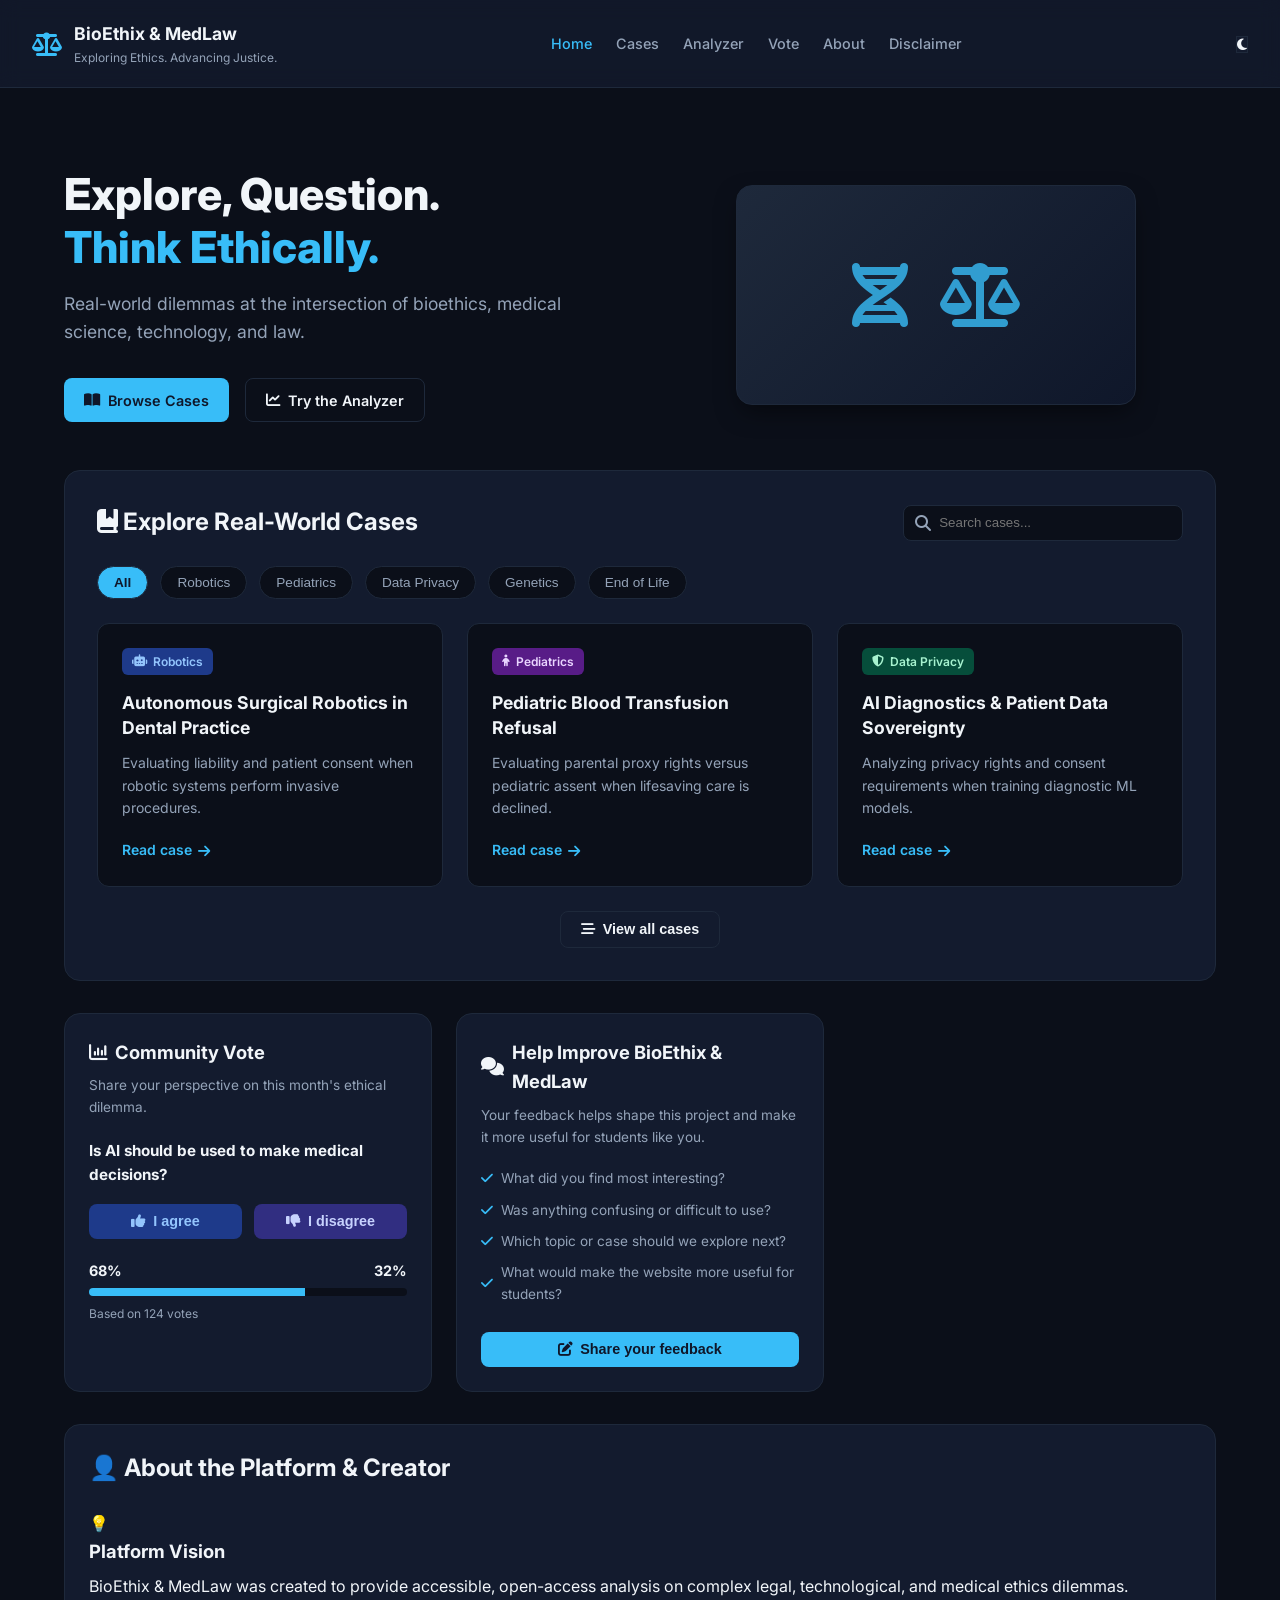
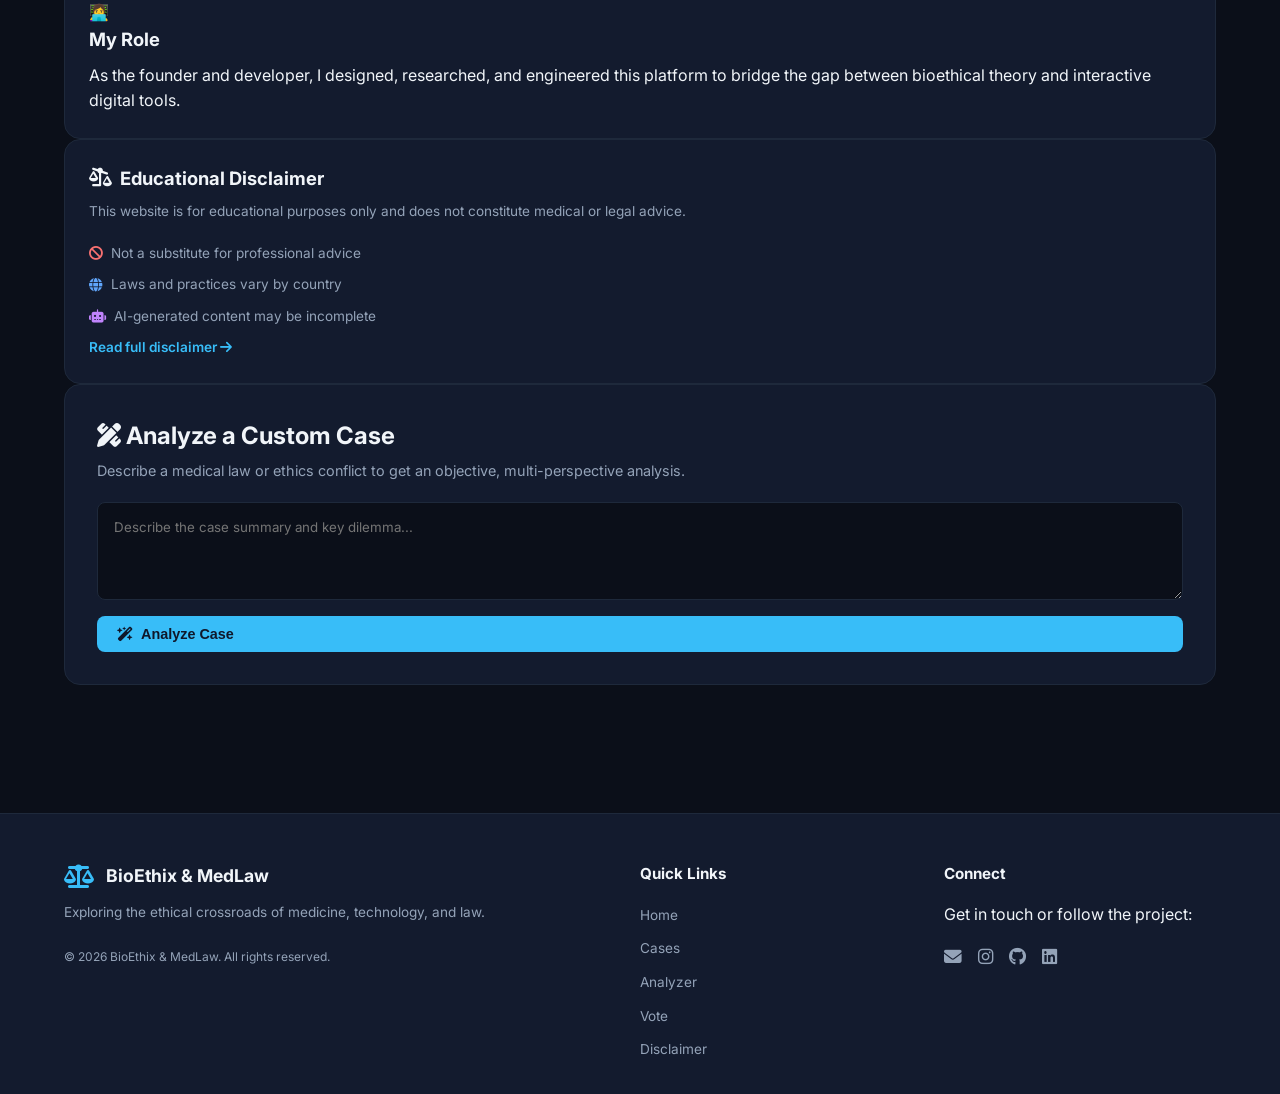
==== index.html @ 61ba049d "my role section" ====
<!DOCTYPE html>
<html lang="en">
<head>
<meta charset="UTF-8" />
<meta name="viewport" content="width=device-width, initial-scale=1.0"/>
<title>BioEthix & MedLaw</title>
<link rel="stylesheet" href="style.css" />
<!-- Google Font & Font Awesome Icons -->
<link rel="preconnect" href="https://fonts.googleapis.com">
<link rel="preconnect" href="https://fonts.gstatic.com" crossorigin>
<link href="https://fonts.googleapis.com/css2?family=Inter:wght@300;400;500;600;700&display=swap" rel="stylesheet">
<link rel="stylesheet" href="https://cdnjs.cloudflare.com/ajax/libs/font-awesome/6.4.0/css/all.min.css"/>
</head>
<body class="dark-theme">

<!-- Header / Navigation -->
<header class="navbar">
<div class="nav-brand">
<i class="fa-solid fa-scale-balanced brand-icon"></i>
<div class="brand-text">
<span class="brand-title">BioEthix & MedLaw</span>
<span class="brand-subtitle">Exploring Ethics. Advancing Justice.</span>
</div>
</div>
<nav class="nav-links">
<a href="#home" class="active">Home</a>
<a href="#cases">Cases</a>
<a href="#analyzer">Analyzer</a>
<a href="#vote">Vote</a>
<a href="#about">About</a>
<a href="#disclaimer">Disclaimer</a>
</nav>
<div class="nav-actions">
<button class="btn-secondary" id="theme-toggle"><i class="fa-solid fa-moon"></i></button>
</div>
</header>

<main class="container">

<!-- Hero Section -->
<section class="hero-section" id="home">
<div class="hero-content">
<h1 class="hero-title">
Explore, Question.<br>
<span class="accent-text">Think Ethically.</span>
</h1>
<p class="hero-subtitle">
Real-world dilemmas at the intersection of bioethics, medical science, technology, and law.
</p>
<div class="hero-buttons">
<a href="#cases" class="btn btn-primary"><i class="fa-solid fa-book-open"></i> Browse Cases</a>
<a href="#analyzer" class="btn btn-outline"><i class="fa-solid fa-chart-line"></i> Try the Analyzer</a>
</div>
</div>
<div class="hero-graphic">
<div class="graphic-card">
<i class="fa-solid fa-dna dna-icon"></i>
<i class="fa-solid fa-scale-balanced scale-icon"></i>
</div>
</div>
</section>

<!-- Explore Real-World Cases Section -->
<section class="section" id="cases">
<div class="section-header">
<h2><i class="fa-solid fa-book-bookmark"></i> Explore Real-World Cases</h2>
<div class="search-box">
<i class="fa-solid fa-magnifying-glass search-icon"></i>
<input type="text" id="case-search" placeholder="Search cases..." />
</div>
</div>

<!-- Filter Badges -->
<div class="filter-bar">
<button class="filter-btn active" data-filter="all">All</button>
<button class="filter-btn" data-filter="robotics">Robotics</button>
<button class="filter-btn" data-filter="pediatrics">Pediatrics</button>
<button class="filter-btn" data-filter="privacy">Data Privacy</button>
<button class="filter-btn" data-filter="genetics">Genetics</button>
<button class="filter-btn" data-filter="endoflife">End of Life</button>
</div>

<!-- Case Cards Grid -->
<div class="cards-grid" id="cases-grid">
<!-- Card 1 -->
<div class="case-card" data-category="robotics">
<div class="card-badge robotics-badge"><i class="fa-solid fa-robot"></i> Robotics</div>
<h3>Autonomous Surgical Robotics in Dental Practice</h3>
<p>Evaluating liability and patient consent when robotic systems perform invasive procedures.</p>
<a href="#" class="card-link">Read case <i class="fa-solid fa-arrow-right"></i></a>
</div>

<!-- Card 2 -->
<div class="case-card" data-category="pediatrics">
<div class="card-badge pediatrics-badge"><i class="fa-solid fa-child"></i> Pediatrics</div>
<h3>Pediatric Blood Transfusion Refusal</h3>
<p>Evaluating parental proxy rights versus pediatric assent when lifesaving care is declined.</p>
<a href="#" class="card-link">Read case <i class="fa-solid fa-arrow-right"></i></a>
</div>

<!-- Card 3 -->
<div class="case-card" data-category="privacy">
<div class="card-badge privacy-badge"><i class="fa-solid fa-shield-halved"></i> Data Privacy</div>
<h3>AI Diagnostics & Patient Data Sovereignty</h3>
<p>Analyzing privacy rights and consent requirements when training diagnostic ML models.</p>
<a href="#" class="card-link">Read case <i class="fa-solid fa-arrow-right"></i></a>
</div>
</div>

<div class="center-btn-wrapper">
<button class="btn btn-secondary"><i class="fa-solid fa-bars-staggered"></i> View all cases</button>
</div>
</section>

<!-- Bottom Three Feature Cards -->
<div class="features-grid">

<!-- Community Vote Widget -->
<div class="feature-card" id="vote">
<h3><i class="fa-solid fa-chart-column"></i> Community Vote</h3>
<p class="feature-sub">Share your perspective on this month's ethical dilemma.</p>
<p class="dilemma-question"><strong>Is AI should be used to make medical decisions?</strong></p>

<div class="vote-actions">
<button class="btn btn-vote-yes" id="btn-agree"><i class="fa-solid fa-thumbs-up"></i> I agree</button>
<button class="btn btn-vote-no" id="btn-disagree"><i class="fa-solid fa-thumbs-down"></i> I disagree</button>
</div>

<div class="progress-container">
<div class="progress-labels">
<span id="pct-agree">68%</span>
<span id="pct-disagree">32%</span>
</div>
<div class="progress-bar-bg">
<div class="progress-bar-fill" id="vote-fill" style="width: 68%;"></div>
</div>
<p class="vote-count" id="total-count">Based on 124 votes</p>
</div>
</div>

<!-- Feedback Card -->
<div class="feature-card" id="about">
<h3><i class="fa-solid fa-comments"></i> Help Improve BioEthix & MedLaw</h3>
<p class="feature-sub">Your feedback helps shape this project and make it more useful for students like you.</p>
<ul class="feedback-list">
<li><i class="fa-solid fa-check text-accent"></i> What did you find most interesting?</li>
<li><i class="fa-solid fa-check text-accent"></i> Was anything confusing or difficult to use?</li>
<li><i class="fa-solid fa-check text-accent"></i> Which topic or case should we explore next?</li>
<li><i class="fa-solid fa-check text-accent"></i> What would make the website more useful for students?</li>
</ul>
<button class="btn btn-primary btn-full"><i class="fa-solid fa-pen-to-square"></i> Share your feedback</button>
</div>
</div>

  <!-- My Role Section -->
  <div class="feature-card" id="about">
    <div class="section-header">
      <h2>👤 About the Platform & Creator</h2>
    </div>
    <div class="role-grid">
      <div class="role-card">
        <div class="role-icon">💡</div>
        <h3>Platform Vision</h3>
        <p>BioEthix & MedLaw was created to provide accessible, open-access analysis on complex legal, technological, and medical ethics dilemmas.</p>
      </div>
      <div class="role-card">
        <div class="role-icon">👩‍💻</div>
        <h3>My Role</h3>
        <p>As the founder and developer, I designed, researched, and engineered this platform to bridge the gap between bioethical theory and interactive digital tools.</p>
      </div>
    </div>
  </div>

  <!-- Educational Disclaimer Card -->
<!-- Educational Disclaimer Card -->
<div class="feature-card" id="disclaimer">
<h3><i class="fa-solid fa-scale-unbalanced-flip"></i> Educational Disclaimer</h3>
<p class="feature-sub">This website is for educational purposes only and does not constitute medical or legal advice.</p>
<ul class="disclaimer-list">
<li><i class="fa-solid fa-ban text-red"></i> Not a substitute for professional advice</li>
<li><i class="fa-solid fa-globe text-blue"></i> Laws and practices vary by country</li>
<li><i class="fa-solid fa-robot text-purple"></i> AI-generated content may be incomplete</li>
</ul>
<a href="#" class="disclaimer-link">Read full disclaimer <i class="fa-solid fa-arrow-right"></i></a>
</div>

</div>

<!-- Custom Case Analyzer Section -->
<section class="section analyzer-section" id="analyzer">
<h2><i class="fa-solid fa-pen-ruler"></i> Analyze a Custom Case</h2>
<p class="section-sub">Describe a medical law or ethics conflict to get an objective, multi-perspective analysis.</p>

<div class="analyzer-box">
<textarea id="case-input" rows="4" placeholder="Describe the case summary and key dilemma..."></textarea>
<button class="btn btn-primary" id="analyze-btn"><i class="fa-solid fa-wand-magic-sparkles"></i> Analyze Case</button>
</div>
<div id="analyzer-result" class="analyzer-result hidden"></div>
</section>

</main>

<!-- Footer -->
<footer class="footer">
<div class="footer-container">
<div class="footer-brand">
<div class="nav-brand">
<i class="fa-solid fa-scale-balanced brand-icon"></i>
<span class="brand-title">BioEthix & MedLaw</span>
</div>
<p>Exploring the ethical crossroads of medicine, technology, and law.</p>
<p class="copyright">&copy; 2026 BioEthix & MedLaw. All rights reserved.</p>
</div>
<div class="footer-links">
<h4>Quick Links</h4>
<ul>
<li><a href="#home">Home</a></li>
<li><a href="#cases">Cases</a></li>
<li><a href="#analyzer">Analyzer</a></li>
<li><a href="#vote">Vote</a></li>
<li><a href="#disclaimer">Disclaimer</a></li>
</ul>
</div>
<div class="footer-social">
<h4>Connect</h4>
<p>Get in touch or follow the project:</p>
<div class="social-icons">
<a href="#"><i class="fa-solid fa-envelope"></i></a>
<a href="#"><i class="fa-brands fa-instagram"></i></a>
<a href="#"><i class="fa-brands fa-github"></i></a>
<a href="#"><i class="fa-brands fa-linkedin"></i></a>
</div>
</div>
</div>
</footer>

<script src="app.js"></script>
</body>
</html>
---- style.css ----
:root {
--bg-color: #0b0f19;
--card-bg: #131b2e;
--card-border: #1e293b;
--text-main: #f1f5f9;
--text-muted: #94a3b8;
--accent-blue: #38bdf8;
--accent-blue-hover: #0284c7;
--accent-purple: #818cf8;
--badge-robotics: #1e3a8a;
--badge-pediatrics: #581c87;
--badge-privacy: #064e3b;
}

* {
box-sizing: border-box;
margin: 0;
padding: 0;
}

body.dark-theme {
background-color: var(--bg-color);
color: var(--text-main);
font-family: 'Inter', -apple-system, BlinkMacSystemFont, sans-serif;
line-height: 1.6;
}

/* Container */
.container {
max-width: 1200px;
margin: 0 auto;
padding: 2rem 1.5rem;
}

/* Navbar */
.navbar {
display: flex;
justify-content: space-between;
align-items: center;
padding: 1.25rem 2rem;
background-color: rgba(19, 27, 46, 0.8);
backdrop-filter: blur(10px);
border-bottom: 1px solid var(--card-border);
position: sticky;
top: 0;
z-index: 100;
}

.nav-brand {
display: flex;
align-items: center;
gap: 0.75rem;
}

.brand-icon {
font-size: 1.5rem;
color: var(--accent-blue);
}

.brand-text {
display: flex;
flex-direction: column;
}

.brand-title {
font-weight: 700;
font-size: 1.1rem;
color: var(--text-main);
}

.brand-subtitle {
font-size: 0.75rem;
color: var(--text-muted);
}

.nav-links {
display: flex;
gap: 1.5rem;
}

.nav-links a {
color: var(--text-muted);
text-decoration: none;
font-size: 0.9rem;
font-weight: 500;
transition: color 0.2s;
}

.nav-links a:hover, .nav-links a.active {
color: var(--accent-blue);
}

/* Buttons */
.btn {
display: inline-flex;
align-items: center;
gap: 0.5rem;
padding: 0.6rem 1.25rem;
border-radius: 8px;
font-size: 0.9rem;
font-weight: 600;
cursor: pointer;
text-decoration: none;
border: none;
transition: all 0.2s ease;
}

.btn-primary {
background-color: var(--accent-blue);
color: #0f172a;
}

.btn-primary:hover {
background-color: var(--accent-blue-hover);
color: #fff;
}

.btn-outline {
background: transparent;
border: 1px solid var(--card-border);
color: var(--text-main);
}

.btn-outline:hover {
background: var(--card-border);
}

.btn-secondary {
background-color: var(--card-bg);
border: 1px solid var(--card-border);
color: var(--text-main);
}

.btn-secondary:hover {
border-color: var(--accent-blue);
}

.btn-full {
width: 100%;
justify-content: center;
margin-top: 1rem;
}

/* Hero Section */
.hero-section {
display: grid;
grid-template-columns: 1fr 1fr;
gap: 2rem;
align-items: center;
padding: 3rem 0;
}

.hero-title {
font-size: 2.75rem;
font-weight: 800;
line-height: 1.2;
}

.accent-text {
color: var(--accent-blue);
}

.hero-subtitle {
color: var(--text-muted);
font-size: 1.1rem;
margin: 1rem 0 2rem 0;
}

.hero-buttons {
display: flex;
gap: 1rem;
}

.hero-graphic {
display: flex;
justify-content: center;
}

.graphic-card {
width: 100%;
max-width: 400px;
height: 220px;
background: linear-gradient(135deg, #1e293b, #0f172a);
border: 1px solid var(--card-border);
border-radius: 16px;
display: flex;
align-items: center;
justify-content: center;
gap: 2rem;
box-shadow: 0 10px 25px -5px rgba(0,0,0,0.5);
}

.dna-icon, .scale-icon {
font-size: 4rem;
color: var(--accent-blue);
opacity: 0.8;
}

/* Sections */
.section {
background-color: var(--card-bg);
border: 1px solid var(--card-border);
border-radius: 16px;
padding: 2rem;
margin-bottom: 2rem;
}

.section-header {
display: flex;
justify-content: space-between;
align-items: center;
margin-bottom: 1.5rem;
}

.search-box {
position: relative;
width: 280px;
}

.search-icon {
position: absolute;
left: 12px;
top: 50%;
transform: translateY(-50%);
color: var(--text-muted);
}

.search-box input {
width: 100%;
padding: 0.6rem 0.6rem 0.6rem 2.2rem;
background-color: var(--bg-color);
border: 1px solid var(--card-border);
border-radius: 8px;
color: var(--text-main);
outline: none;
}

/* Filters */
.filter-bar {
display: flex;
gap: 0.75rem;
margin-bottom: 1.5rem;
flex-wrap: wrap;
}

.filter-btn {
padding: 0.5rem 1rem;
border-radius: 20px;
background-color: var(--bg-color);
border: 1px solid var(--card-border);
color: var(--text-muted);
cursor: pointer;
font-size: 0.85rem;
transition: all 0.2s;
}

.filter-btn.active, .filter-btn:hover {
background-color: var(--accent-blue);
color: #0f172a;
font-weight: 600;
}

/* Cards Grid */
.cards-grid {
display: grid;
grid-template-columns: repeat(3, 1fr);
gap: 1.5rem;
margin-bottom: 1.5rem;
}

.case-card {
background-color: var(--bg-color);
border: 1px solid var(--card-border);
border-radius: 12px;
padding: 1.5rem;
display: flex;
flex-direction: column;
justify-content: space-between;
transition: transform 0.2s, border-color 0.2s;
}

.case-card:hover {
transform: translateY(-4px);
border-color: var(--accent-blue);
}

.card-badge {
display: inline-flex;
align-items: center;
gap: 0.4rem;
padding: 0.25rem 0.6rem;
border-radius: 6px;
font-size: 0.75rem;
font-weight: 600;
width: fit-content;
margin-bottom: 1rem;
}

.robotics-badge { background: #1e3a8a; color: #93c5fd; }
.pediatrics-badge { background: #581c87; color: #e9d5ff; }
.privacy-badge { background: #064e3b; color: #a7f3d0; }

.case-card h3 {
font-size: 1.1rem;
margin-bottom: 0.75rem;
line-height: 1.4;
}

.case-card p {
color: var(--text-muted);
font-size: 0.875rem;
margin-bottom: 1.25rem;
}

.card-link {
color: var(--accent-blue);
text-decoration: none;
font-size: 0.875rem;
font-weight: 600;
display: inline-flex;
align-items: center;
gap: 0.4rem;
}

.center-btn-wrapper {
text-align: center;
}

/* Features Grid (Bottom 3 Cards) */
.features-grid {
display: grid;
grid-template-columns: repeat(3, 1fr);
gap: 1.5rem;
margin-bottom: 2rem;
}

.feature-card {
background-color: var(--card-bg);
border: 1px solid var(--card-border);
border-radius: 16px;
padding: 1.5rem;
display: flex;
flex-direction: column;
}

.feature-card h3 {
font-size: 1.15rem;
margin-bottom: 0.5rem;
display: flex;
align-items: center;
gap: 0.5rem;
}

.feature-sub {
color: var(--text-muted);
font-size: 0.85rem;
margin-bottom: 1.25rem;
}

.dilemma-question {
font-size: 0.95rem;
margin-bottom: 1rem;
}

.vote-actions {
display: grid;
grid-template-columns: 1fr 1fr;
gap: 0.75rem;
margin-bottom: 1.25rem;
}

.btn-vote-yes {
background-color: #1e3a8a;
color: #93c5fd;
justify-content: center;
}

.btn-vote-no {
background-color: #312e81;
color: #c7d2fe;
justify-content: center;
}

.progress-labels {
display: flex;
justify-content: space-between;
font-weight: 700;
font-size: 0.9rem;
margin-bottom: 0.4rem;
}

.progress-bar-bg {
background-color: var(--bg-color);
height: 8px;
border-radius: 4px;
overflow: hidden;
margin-bottom: 0.5rem;
}

.progress-bar-fill {
background-color: var(--accent-blue);
height: 100%;
transition: width 0.3s ease;
}

.vote-count {
font-size: 0.75rem;
color: var(--text-muted);
}

.feedback-list, .disclaimer-list {
list-style: none;
font-size: 0.85rem;
color: var(--text-muted);
}

.feedback-list li, .disclaimer-list li {
margin-bottom: 0.6rem;
display: flex;
align-items: center;
gap: 0.5rem;
}

.text-accent { color: var(--accent-blue); }
.text-red { color: #f87171; }
.text-blue { color: #60a5fa; }
.text-purple { color: #c084fc; }

.disclaimer-link {
color: var(--accent-blue);
text-decoration: none;
font-size: 0.85rem;
margin-top: auto;
font-weight: 600;
}

/* Analyzer Section */
.analyzer-section h2 {
margin-bottom: 0.25rem;
}

.section-sub {
color: var(--text-muted);
font-size: 0.9rem;
margin-bottom: 1.25rem;
}

.analyzer-box {
display: flex;
flex-direction: column;
gap: 1rem;
}

.analyzer-box textarea {
width: 100%;
background-color: var(--bg-color);
border: 1px solid var(--card-border);
border-radius: 8px;
padding: 1rem;
color: var(--text-main);
font-family: inherit;
resize: vertical;
outline: none;
}

.analyzer-box textarea:focus {
border-color: var(--accent-blue);
}

.analyzer-result {
margin-top: 1rem;
padding: 1rem;
background-color: var(--bg-color);
border-radius: 8px;
border: 1px solid var(--accent-blue);
}

.hidden { display: none; }

/* Footer */
.footer {
background-color: var(--card-bg);
border-top: 1px solid var(--card-border);
padding: 3rem 0 1.5rem 0;
margin-top: 4rem;
}

.footer-container {
max-width: 1200px;
margin: 0 auto;
padding: 0 1.5rem;
display: grid;
grid-template-columns: 2fr 1fr 1fr;
gap: 2rem;
}

.footer-brand p {
color: var(--text-muted);
font-size: 0.85rem;
margin-top: 0.75rem;
}

.copyright {
font-size: 0.75rem !important;
margin-top: 1.5rem !important;
}

.footer-links h4, .footer-social h4 {
font-size: 0.95rem;
margin-bottom: 1rem;
}

.footer-links ul {
list-style: none;
}

.footer-links li {
margin-bottom: 0.5rem;
}

.footer-links a {
color: var(--text-muted);
text-decoration: none;
font-size: 0.85rem;
}

.footer-links a:hover {
color: var(--accent-blue);
}

.social-icons {
display: flex;
gap: 1rem;
margin-top: 1rem;
}

.social-icons a {
color: var(--text-muted);
font-size: 1.1rem;
}

.social-icons a:hover {
color: var(--accent-blue);
}

/* Responsive */
@media (max-width: 900px) {
.hero-section, .cards-grid, .features-grid, .footer-container {
grid-template-columns: 1fr;
}
}
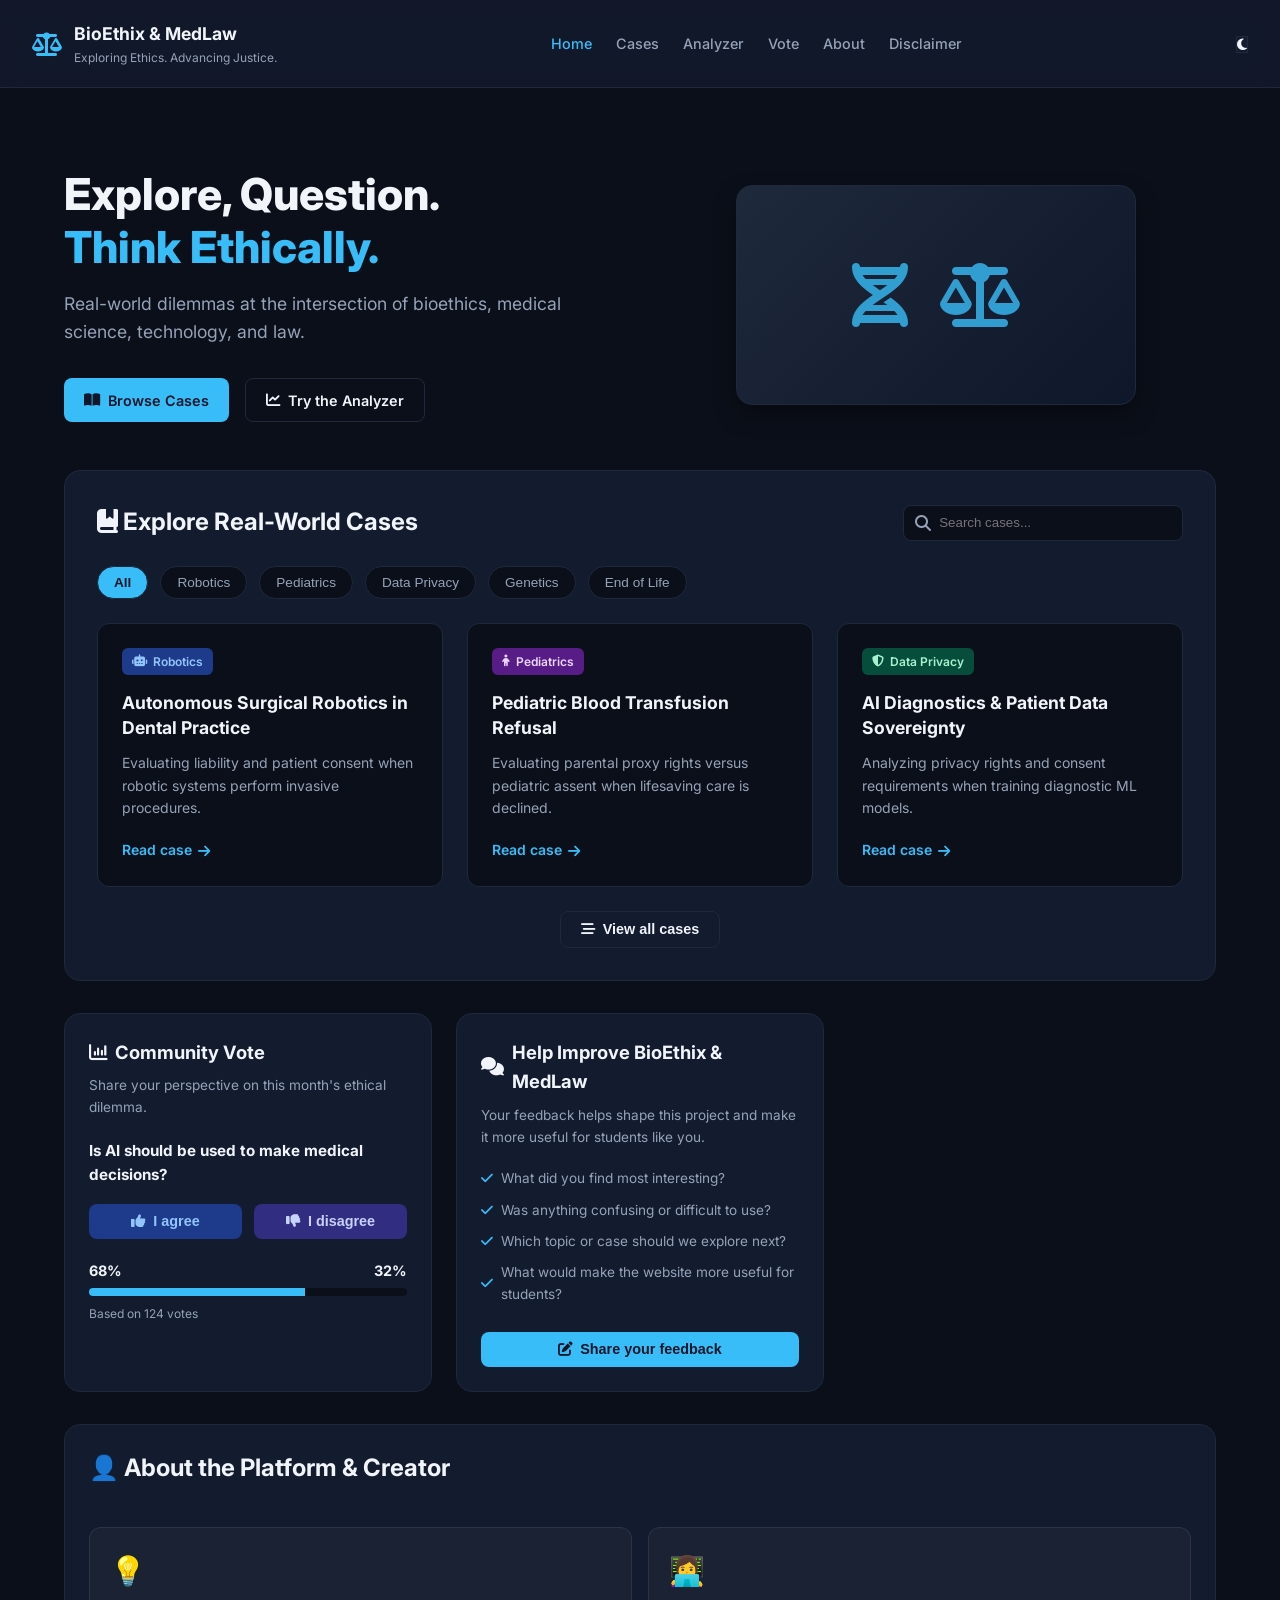
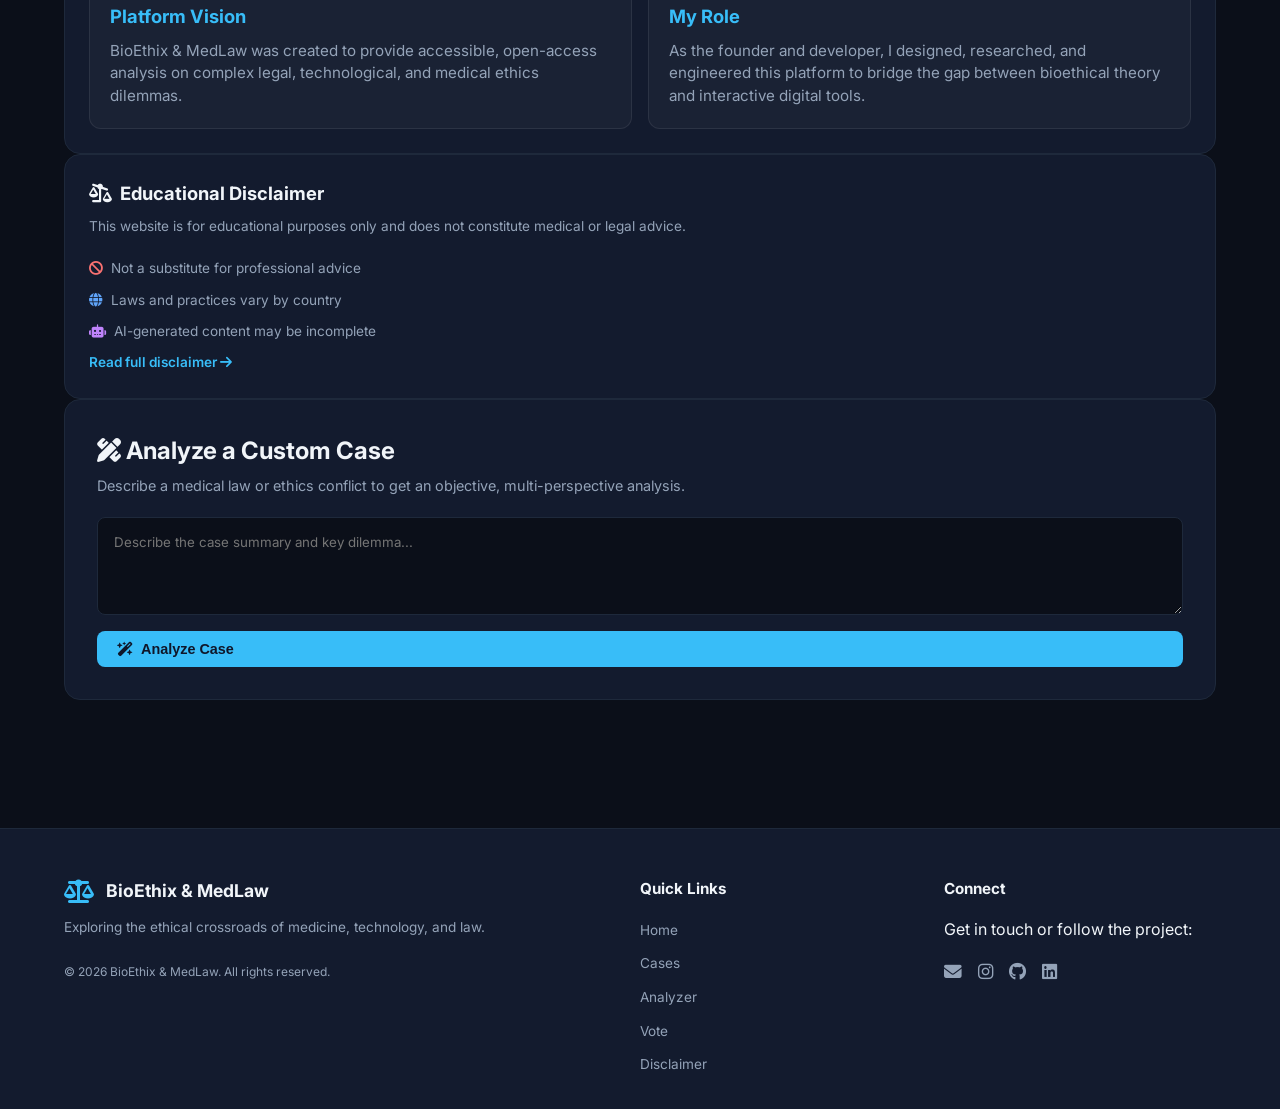
==== commit 5d923813: "google" ====
--- a/index.html
+++ b/index.html
@@ -10,6 +10,8 @@
 <link rel="preconnect" href="https://fonts.gstatic.com" crossorigin>
 <link href="https://fonts.googleapis.com/css2?family=Inter:wght@300;400;500;600;700&display=swap" rel="stylesheet">
 <link rel="stylesheet" href="https://cdnjs.cloudflare.com/ajax/libs/font-awesome/6.4.0/css/all.min.css"/>
+<link rel="stylesheet" href="https://...">
+    <meta name="google-site-verification" content="Sf1WCMyshZf23y-5UUvp2_laBnOFvDgp8OPVeWVxydo" />
 </head>
 <body class="dark-theme">
 
--- a/style.css
+++ b/style.css
@@ -550,3 +550,34 @@
 }
 }
 
+/* About / My Role Grid */
+.role-grid {
+  display: grid;
+  grid-template-columns: repeat(auto-fit, minmax(260px, 1fr));
+  gap: 16px;
+  margin-top: 16px;
+}
+
+.role-card {
+  background: rgba(255, 255, 255, 0.03);
+  border: 1px solid rgba(255, 255, 255, 0.08);
+  padding: 20px;
+  border-radius: 12px;
+}
+
+.role-icon {
+  font-size: 1.8rem;
+  margin-bottom: 8px;
+}
+
+.role-card h3 {
+  color: #38bdf8;
+  margin-bottom: 8px;
+  font-size: 1.15rem;
+}
+
+.role-card p {
+  color: #94a3b8;
+  font-size: 0.95rem;
+  line-height: 1.5;
+}
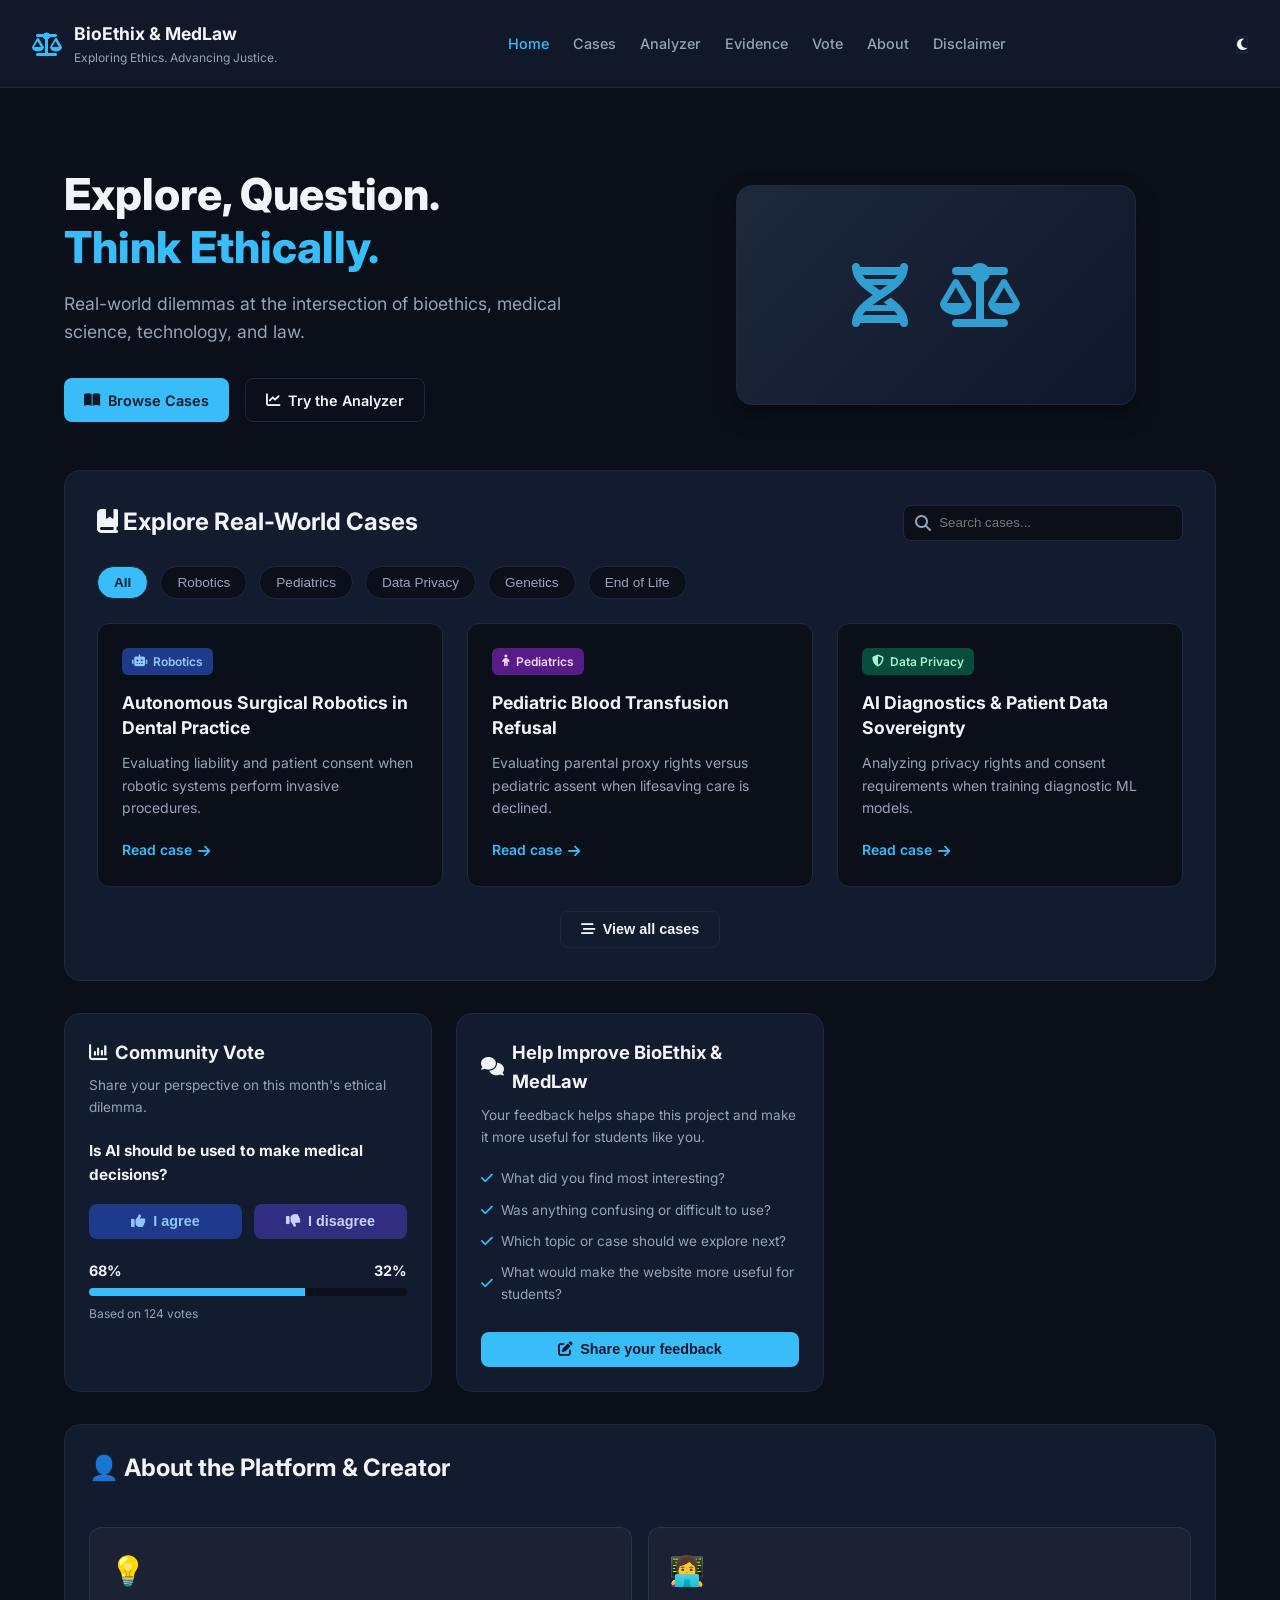
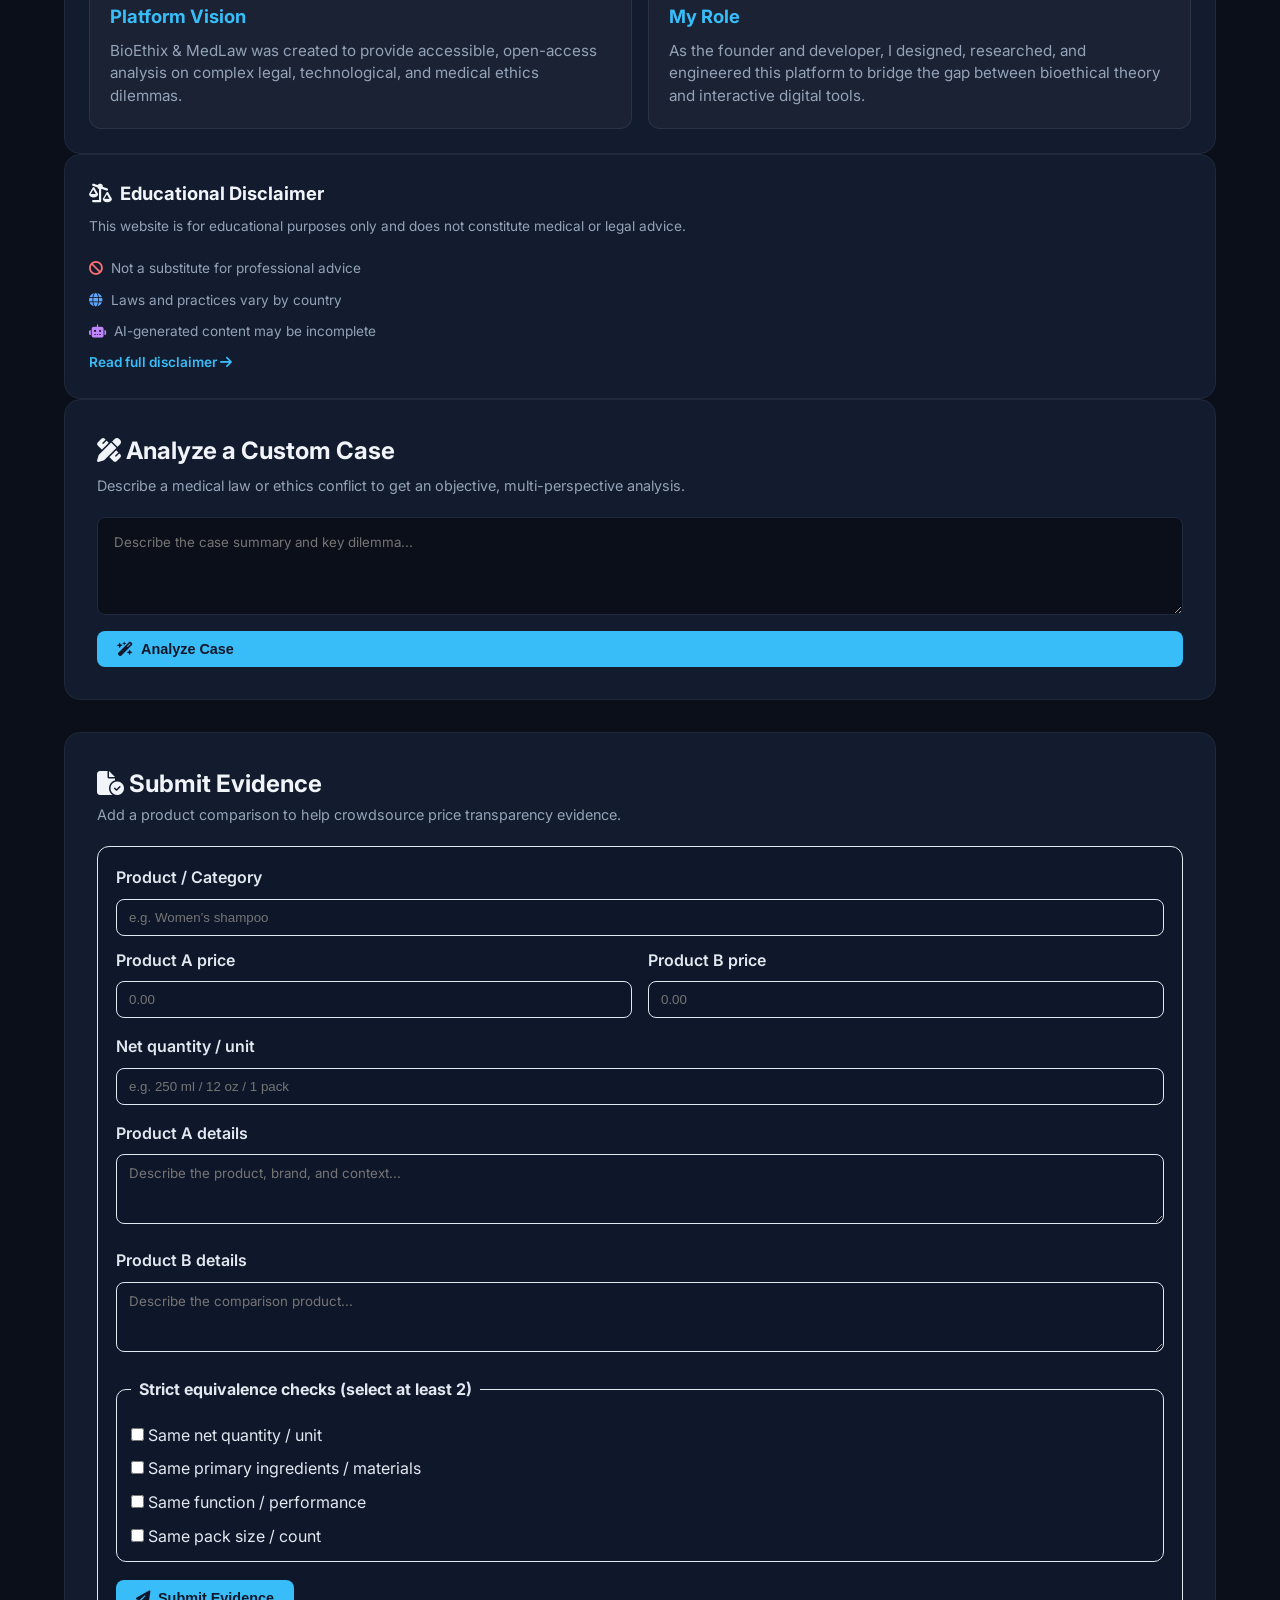
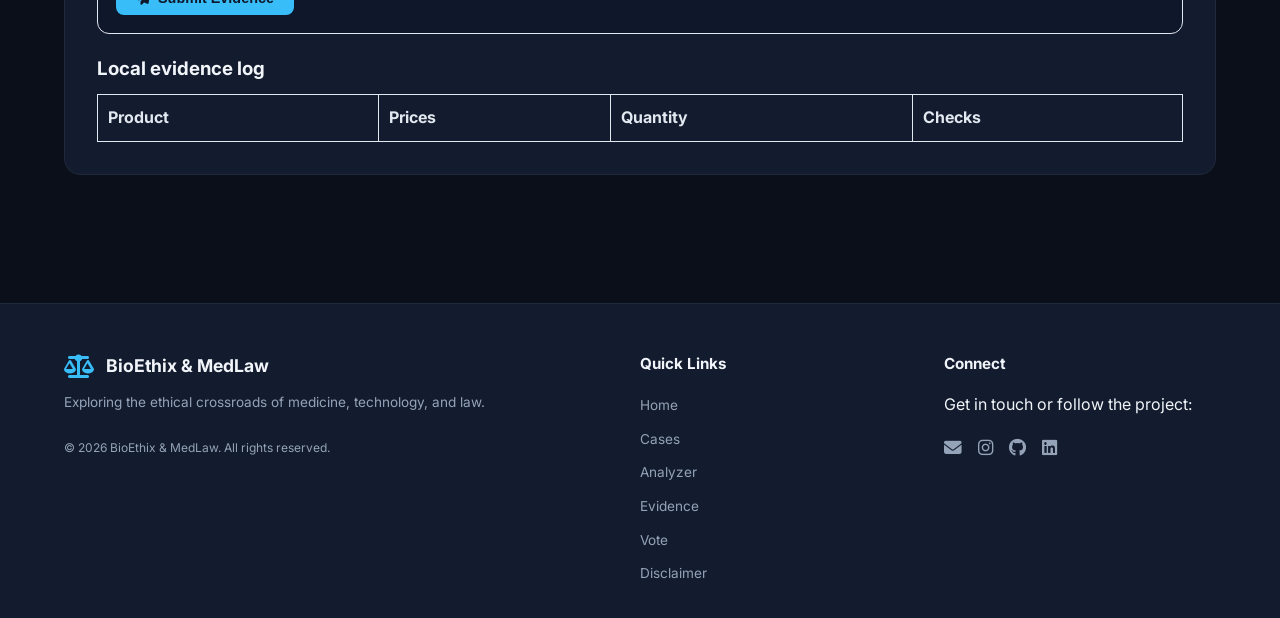
==== commit 161ef347: "Add a dashboard-integrated gender pricing evidence submission form to the main page" ====
--- a/index.html
+++ b/index.html
@@ -28,6 +28,7 @@
 <a href="#home" class="active">Home</a>
 <a href="#cases">Cases</a>
 <a href="#analyzer">Analyzer</a>
+<a href="#submit-evidence">Evidence</a>
 <a href="#vote">Vote</a>
 <a href="#about">About</a>
 <a href="#disclaimer">Disclaimer</a>
@@ -174,7 +175,6 @@
   </div>
 
   <!-- Educational Disclaimer Card -->
-<!-- Educational Disclaimer Card -->
 <div class="feature-card" id="disclaimer">
 <h3><i class="fa-solid fa-scale-unbalanced-flip"></i> Educational Disclaimer</h3>
 <p class="feature-sub">This website is for educational purposes only and does not constitute medical or legal advice.</p>
@@ -200,6 +200,97 @@
 <div id="analyzer-result" class="analyzer-result hidden"></div>
 </section>
 
+<!-- Crowdsourced Evidence Submission -->
+<section class="section evidence-section" id="submit-evidence">
+  <h2><i class="fa-solid fa-file-circle-check"></i> Submit Evidence</h2>
+  <p class="section-sub">Add a product comparison to help crowdsource price transparency evidence.</p>
+
+  <form id="evidence-form" action="https://formspree.io/f/YOUR_FORM_ID" method="POST" novalidate>
+    <div class="analyzer-box" style="display:block; padding:18px; border:1px solid var(--border-light, #e2e8f0); border-radius:12px; background:var(--panel, #0f172a);">
+      <label style="display:block; margin-bottom:12px; font-weight:600; color: var(--text-primary, #e2e8f0);">
+        Product / Category
+        <input type="text" name="product" required maxlength="200" placeholder="e.g. Women’s shampoo" style="width:100%; margin-top:8px; padding:10px 12px; border-radius:8px; border:1px solid var(--border-light, #e2e8f0); background: rgba(15,23,42,0.7); color: var(--text-primary, #e2e8f0);">
+      </label>
+
+      <div style="display:grid; grid-template-columns: 1fr 1fr; gap:16px;">
+        <label style="display:block; font-weight:600; color: var(--text-primary, #e2e8f0);">
+          Product A price
+          <input type="number" name="priceA" min="0" step="0.01" required placeholder="0.00" style="width:100%; margin-top:8px; padding:10px 12px; border-radius:8px; border:1px solid var(--border-light, #e2e8f0); background: rgba(15,23,42,0.7); color: var(--text-primary, #e2e8f0);">
+        </label>
+
+        <label style="display:block; font-weight:600; color: var(--text-primary, #e2e8f0);">
+          Product B price
+          <input type="number" name="priceB" min="0" step="0.01" required placeholder="0.00" style="width:100%; margin-top:8px; padding:10px 12px; border-radius:8px; border:1px solid var(--border-light, #e2e8f0); background: rgba(15,23,42,0.7); color: var(--text-primary, #e2e8f0);">
+        </label>
+      </div>
+
+      <label style="display:block; margin-top:16px; font-weight:600; color: var(--text-primary, #e2e8f0);">
+        Net quantity / unit
+        <input type="text" name="quantity" required maxlength="100" placeholder="e.g. 250 ml / 12 oz / 1 pack" style="width:100%; margin-top:8px; padding:10px 12px; border-radius:8px; border:1px solid var(--border-light, #e2e8f0); background: rgba(15,23,42,0.7); color: var(--text-primary, #e2e8f0);">
+      </label>
+
+      <label style="display:block; margin-top:16px; font-weight:600; color: var(--text-primary, #e2e8f0);">
+        Product A details
+        <textarea name="detailsA" rows="3" required maxlength="2000" placeholder="Describe the product, brand, and context..." style="width:100%; margin-top:8px; padding:10px 12px; border-radius:8px; border:1px solid var(--border-light, #e2e8f0); resize:vertical; background: rgba(15,23,42,0.7); color: var(--text-primary, #e2e8f0);"></textarea>
+      </label>
+
+      <label style="display:block; margin-top:16px; font-weight:600; color: var(--text-primary, #e2e8f0);">
+        Product B details
+        <textarea name="detailsB" rows="3" required maxlength="2000" placeholder="Describe the comparison product..." style="width:100%; margin-top:8px; padding:10px 12px; border-radius:8px; border:1px solid var(--border-light, #e2e8f0); resize:vertical; background: rgba(15,23,42,0.7); color: var(--text-primary, #e2e8f0);"></textarea>
+      </label>
+
+      <fieldset style="margin-top:18px; border:1px solid var(--border-light, #e2e8f0); border-radius:10px; padding:12px 14px; color: var(--text-primary, #e2e8f0);">
+        <legend style="padding:0 8px; font-weight:700;">Strict equivalence checks (select at least 2)</legend>
+
+        <label style="display:block; margin-top:8px; color: var(--text-primary, #e2e8f0);">
+          <input type="checkbox" name="equivalence" value="net_quantity_unit">
+          Same net quantity / unit
+        </label>
+
+        <label style="display:block; margin-top:8px; color: var(--text-primary, #e2e8f0);">
+          <input type="checkbox" name="equivalence" value="primary_ingredients_materials">
+          Same primary ingredients / materials
+        </label>
+
+        <label style="display:block; margin-top:8px; color: var(--text-primary, #e2e8f0);">
+          <input type="checkbox" name="equivalence" value="function_performance">
+          Same function / performance
+        </label>
+
+        <label style="display:block; margin-top:8px; color: var(--text-primary, #e2e8f0);">
+          <input type="checkbox" name="equivalence" value="pack_size">
+          Same pack size / count
+        </label>
+      </fieldset>
+
+      <input type="text" name="_gotcha" tabindex="-1" autocomplete="off" style="position:absolute; left:-9999px; opacity:0; pointer-events:none;">
+      <input type="hidden" name="_subject" value="Gender Pricing Evidence Submission">
+
+      <div style="display:flex; justify-content:space-between; align-items:center; gap:12px; margin-top:18px; flex-wrap:wrap;">
+        <button type="submit" class="btn btn-primary" style="width:auto;">
+          <i class="fa-solid fa-paper-plane"></i> Submit Evidence
+        </button>
+        <p id="evidence-status" role="status" aria-live="polite" style="margin:0; color:var(--text-muted, #94a3b8);"></p>
+      </div>
+    </div>
+  </form>
+
+  <div style="margin-top:20px;">
+    <h3>Local evidence log</h3>
+    <table style="width:100%; border-collapse:collapse; margin-top:10px; color: var(--text-primary, #e2e8f0);">
+      <thead>
+        <tr>
+          <th style="padding:10px; border:1px solid var(--border-light, #e2e8f0); text-align:left;">Product</th>
+          <th style="padding:10px; border:1px solid var(--border-light, #e2e8f0); text-align:left;">Prices</th>
+          <th style="padding:10px; border:1px solid var(--border-light, #e2e8f0); text-align:left;">Quantity</th>
+          <th style="padding:10px; border:1px solid var(--border-light, #e2e8f0); text-align:left;">Checks</th>
+        </tr>
+      </thead>
+      <tbody id="evidence-table-body"></tbody>
+    </table>
+  </div>
+</section>
+
 </main>
 
 <!-- Footer -->
@@ -219,6 +310,7 @@
 <li><a href="#home">Home</a></li>
 <li><a href="#cases">Cases</a></li>
 <li><a href="#analyzer">Analyzer</a></li>
+<li><a href="#submit-evidence">Evidence</a></li>
 <li><a href="#vote">Vote</a></li>
 <li><a href="#disclaimer">Disclaimer</a></li>
 </ul>
@@ -239,5 +331,3 @@
 <script src="app.js"></script>
 </body>
 </html>
-
-
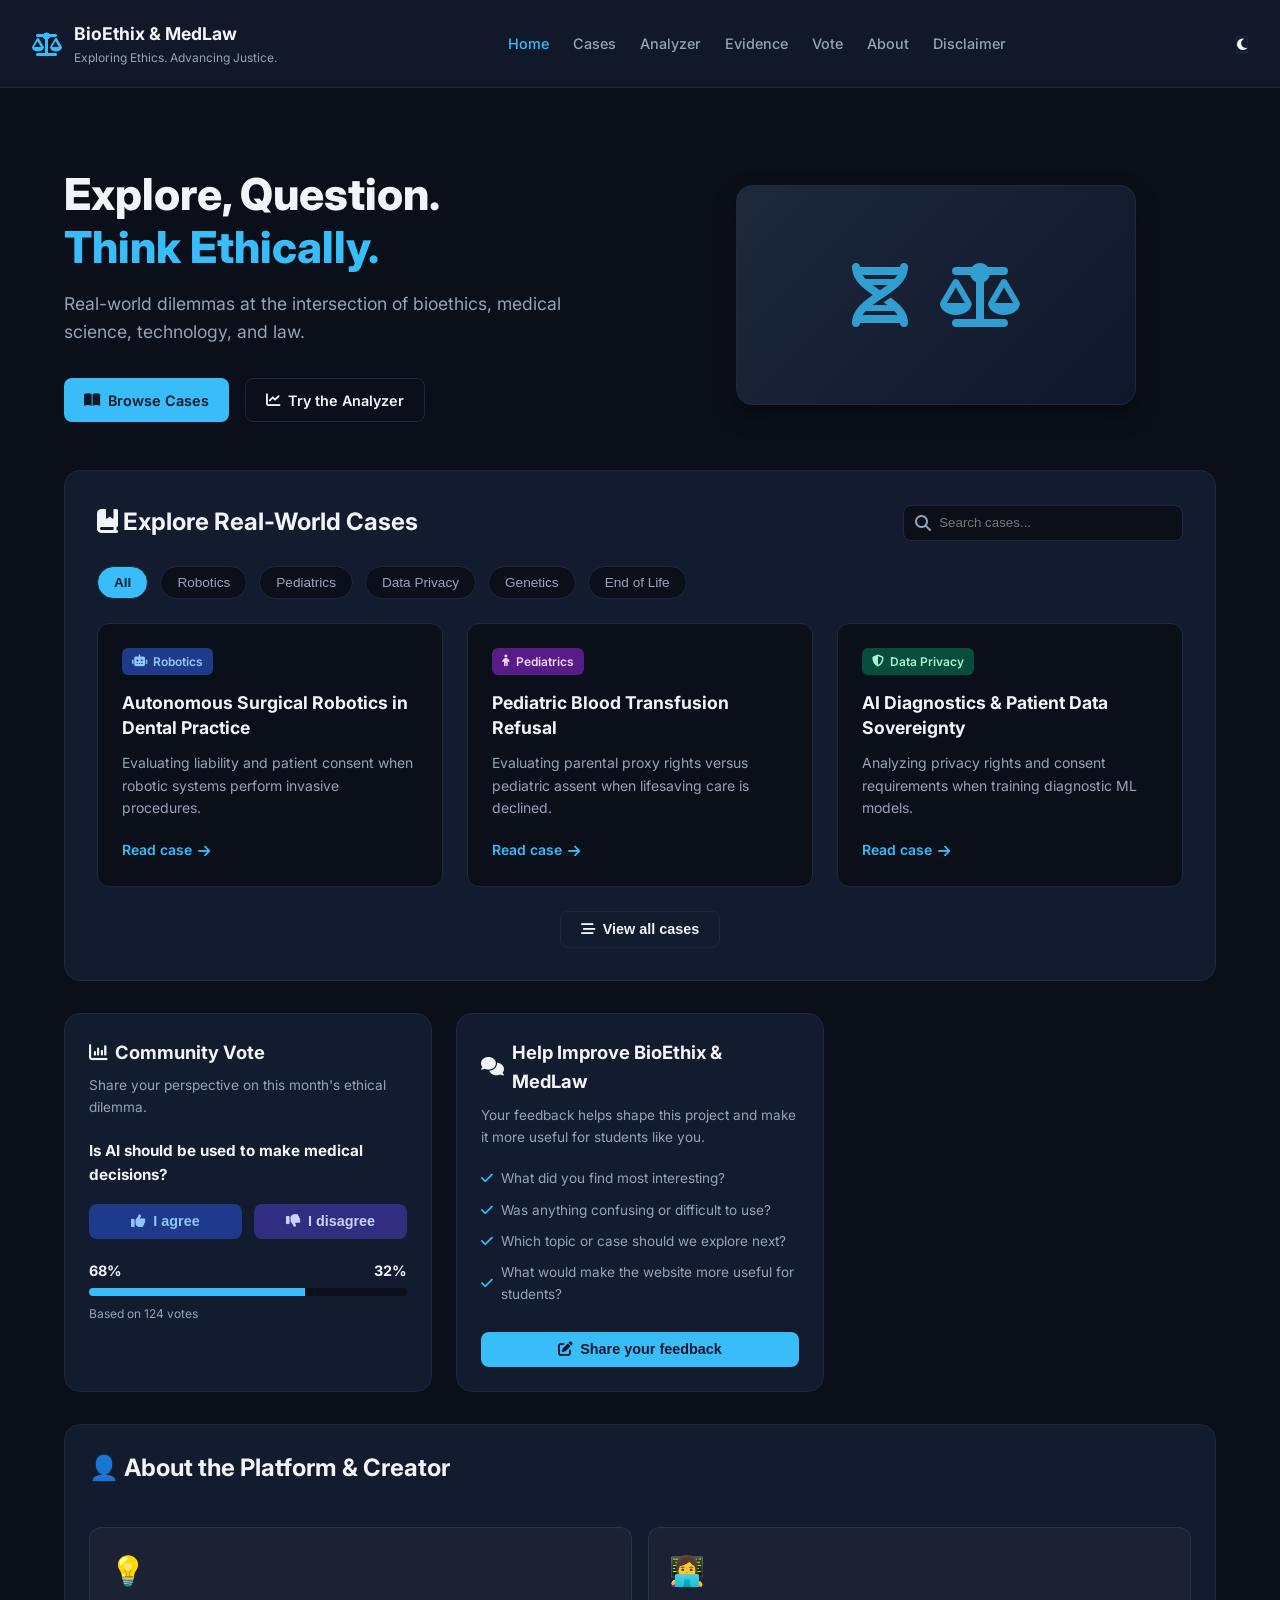
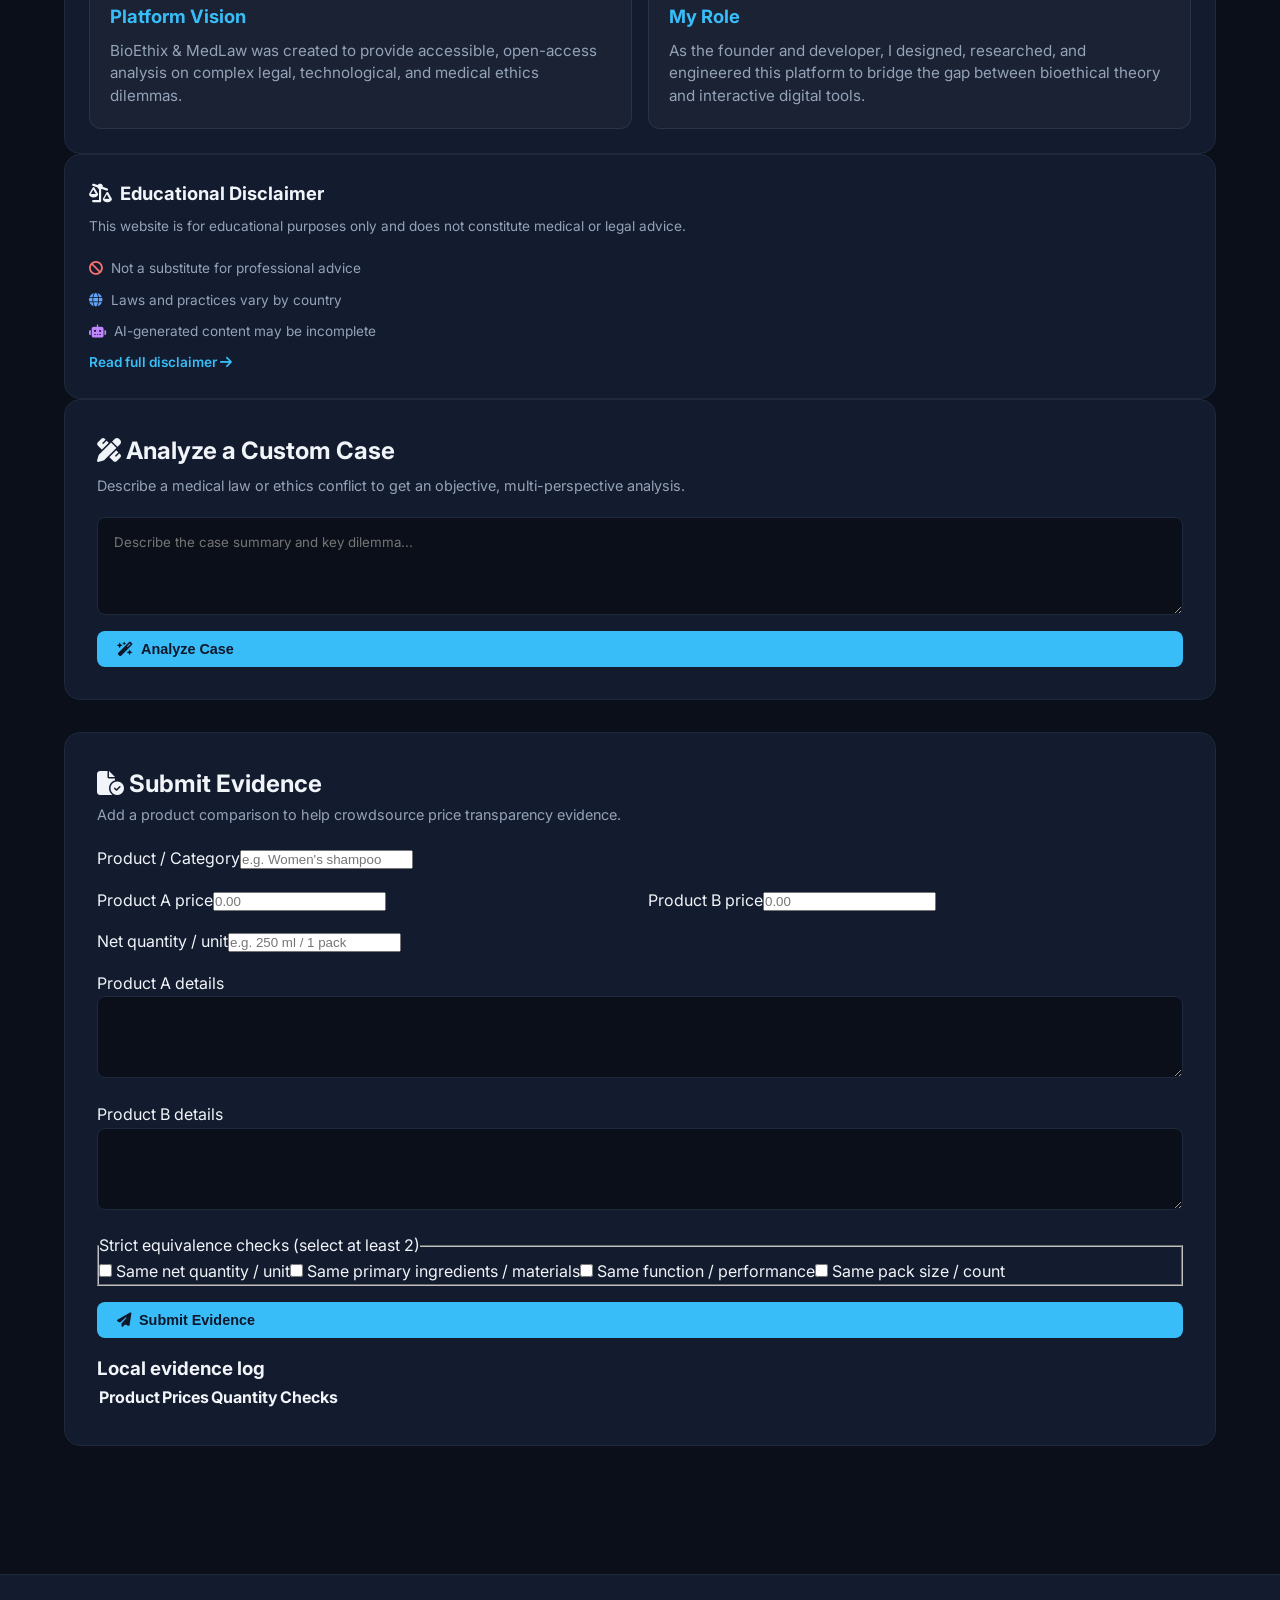
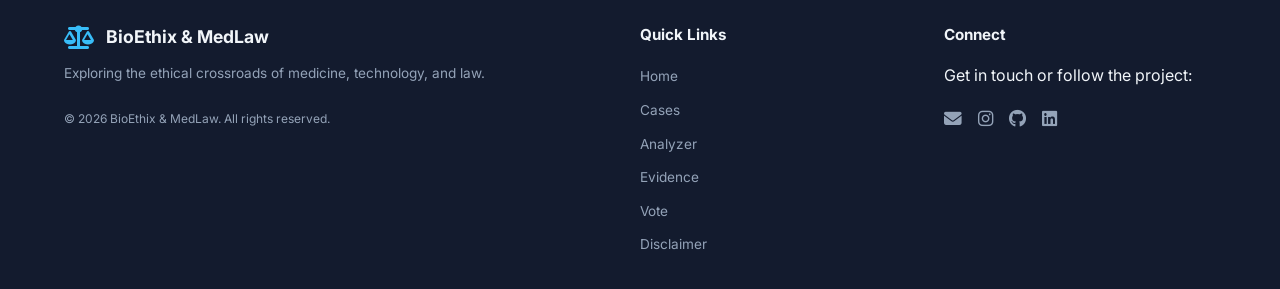
==== commit dc7e494f: "Embed evidence submission form in main dashboard and connect existing app logic" ====
--- a/index.html
+++ b/index.html
@@ -5,329 +5,44 @@
 <meta name="viewport" content="width=device-width, initial-scale=1.0"/>
 <title>BioEthix & MedLaw</title>
 <link rel="stylesheet" href="style.css" />
-<!-- Google Font & Font Awesome Icons -->
 <link rel="preconnect" href="https://fonts.googleapis.com">
 <link rel="preconnect" href="https://fonts.gstatic.com" crossorigin>
 <link href="https://fonts.googleapis.com/css2?family=Inter:wght@300;400;500;600;700&display=swap" rel="stylesheet">
 <link rel="stylesheet" href="https://cdnjs.cloudflare.com/ajax/libs/font-awesome/6.4.0/css/all.min.css"/>
 <link rel="stylesheet" href="https://...">
-    <meta name="google-site-verification" content="Sf1WCMyshZf23y-5UUvp2_laBnOFvDgp8OPVeWVxydo" />
+<meta name="google-site-verification" content="Sf1WCMyshZf23y-5UUvp2_laBnOFvDgp8OPVeWVxydo" />
 </head>
 <body class="dark-theme">
+<header class="navbar">
+<div class="nav-brand"><i class="fa-solid fa-scale-balanced brand-icon"></i><div class="brand-text"><span class="brand-title">BioEthix & MedLaw</span><span class="brand-subtitle">Exploring Ethics. Advancing Justice.</span></div></div>
+<nav class="nav-links"><a href="#home" class="active">Home</a><a href="#cases">Cases</a><a href="#analyzer">Analyzer</a><a href="#submit-evidence">Evidence</a><a href="#vote">Vote</a><a href="#about">About</a><a href="#disclaimer">Disclaimer</a></nav>
+<div class="nav-actions"><button class="btn-secondary" id="theme-toggle"><i class="fa-solid fa-moon"></i></button></div>
+</header>
+<main class="container">
+<section class="hero-section" id="home"><div class="hero-content"><h1 class="hero-title">Explore, Question.<br><span class="accent-text">Think Ethically.</span></h1><p class="hero-subtitle">Real-world dilemmas at the intersection of bioethics, medical science, technology, and law.</p><div class="hero-buttons"><a href="#cases" class="btn btn-primary"><i class="fa-solid fa-book-open"></i> Browse Cases</a><a href="#analyzer" class="btn btn-outline"><i class="fa-solid fa-chart-line"></i> Try the Analyzer</a></div></div><div class="hero-graphic"><div class="graphic-card"><i class="fa-solid fa-dna dna-icon"></i><i class="fa-solid fa-scale-balanced scale-icon"></i></div></div></section>
+<section class="section" id="cases"><div class="section-header"><h2><i class="fa-solid fa-book-bookmark"></i> Explore Real-World Cases</h2><div class="search-box"><i class="fa-solid fa-magnifying-glass search-icon"></i><input type="text" id="case-search" placeholder="Search cases..." /></div></div><div class="filter-bar"><button class="filter-btn active" data-filter="all">All</button><button class="filter-btn" data-filter="robotics">Robotics</button><button class="filter-btn" data-filter="pediatrics">Pediatrics</button><button class="filter-btn" data-filter="privacy">Data Privacy</button><button class="filter-btn" data-filter="genetics">Genetics</button><button class="filter-btn" data-filter="endoflife">End of Life</button></div><div class="cards-grid" id="cases-grid"><div class="case-card" data-category="robotics"><div class="card-badge robotics-badge"><i class="fa-solid fa-robot"></i> Robotics</div><h3>Autonomous Surgical Robotics in Dental Practice</h3><p>Evaluating liability and patient consent when robotic systems perform invasive procedures.</p><a href="#" class="card-link">Read case <i class="fa-solid fa-arrow-right"></i></a></div><div class="case-card" data-category="pediatrics"><div class="card-badge pediatrics-badge"><i class="fa-solid fa-child"></i> Pediatrics</div><h3>Pediatric Blood Transfusion Refusal</h3><p>Evaluating parental proxy rights versus pediatric assent when lifesaving care is declined.</p><a href="#" class="card-link">Read case <i class="fa-solid fa-arrow-right"></i></a></div><div class="case-card" data-category="privacy"><div class="card-badge privacy-badge"><i class="fa-solid fa-shield-halved"></i> Data Privacy</div><h3>AI Diagnostics & Patient Data Sovereignty</h3><p>Analyzing privacy rights and consent requirements when training diagnostic ML models.</p><a href="#" class="card-link">Read case <i class="fa-solid fa-arrow-right"></i></a></div></div><div class="center-btn-wrapper"><button class="btn btn-secondary"><i class="fa-solid fa-bars-staggered"></i> View all cases</button></div></section>
+<div class="features-grid"><div class="feature-card" id="vote"><h3><i class="fa-solid fa-chart-column"></i> Community Vote</h3><p class="feature-sub">Share your perspective on this month's ethical dilemma.</p><p class="dilemma-question"><strong>Is AI should be used to make medical decisions?</strong></p><div class="vote-actions"><button class="btn btn-vote-yes" id="btn-agree"><i class="fa-solid fa-thumbs-up"></i> I agree</button><button class="btn btn-vote-no" id="btn-disagree"><i class="fa-solid fa-thumbs-down"></i> I disagree</button></div><div class="progress-container"><div class="progress-labels"><span id="pct-agree">68%</span><span id="pct-disagree">32%</span></div><div class="progress-bar-bg"><div class="progress-bar-fill" id="vote-fill" style="width: 68%;"></div></div><p class="vote-count" id="total-count">Based on 124 votes</p></div></div><div class="feature-card" id="about"><h3><i class="fa-solid fa-comments"></i> Help Improve BioEthix & MedLaw</h3><p class="feature-sub">Your feedback helps shape this project and make it more useful for students like you.</p><ul class="feedback-list"><li><i class="fa-solid fa-check text-accent"></i> What did you find most interesting?</li><li><i class="fa-solid fa-check text-accent"></i> Was anything confusing or difficult to use?</li><li><i class="fa-solid fa-check text-accent"></i> Which topic or case should we explore next?</li><li><i class="fa-solid fa-check text-accent"></i> What would make the website more useful for students?</li></ul><button class="btn btn-primary btn-full"><i class="fa-solid fa-pen-to-square"></i> Share your feedback</button></div></div>
+<div class="feature-card" id="about"><div class="section-header"><h2>👤 About the Platform & Creator</h2></div><div class="role-grid"><div class="role-card"><div class="role-icon">💡</div><h3>Platform Vision</h3><p>BioEthix & MedLaw was created to provide accessible, open-access analysis on complex legal, technological, and medical ethics dilemmas.</p></div><div class="role-card"><div class="role-icon">👩‍💻</div><h3>My Role</h3><p>As the founder and developer, I designed, researched, and engineered this platform to bridge the gap between bioethical theory and interactive digital tools.</p></div></div></div>
+<div class="feature-card" id="disclaimer"><h3><i class="fa-solid fa-scale-unbalanced-flip"></i> Educational Disclaimer</h3><p class="feature-sub">This website is for educational purposes only and does not constitute medical or legal advice.</p><ul class="disclaimer-list"><li><i class="fa-solid fa-ban text-red"></i> Not a substitute for professional advice</li><li><i class="fa-solid fa-globe text-blue"></i> Laws and practices vary by country</li><li><i class="fa-solid fa-robot text-purple"></i> AI-generated content may be incomplete</li></ul><a href="#" class="disclaimer-link">Read full disclaimer <i class="fa-solid fa-arrow-right"></i></a></div>
+<section class="section analyzer-section" id="analyzer"><h2><i class="fa-solid fa-pen-ruler"></i> Analyze a Custom Case</h2><p class="section-sub">Describe a medical law or ethics conflict to get an objective, multi-perspective analysis.</p><div class="analyzer-box"><textarea id="case-input" rows="4" placeholder="Describe the case summary and key dilemma..."></textarea><button class="btn btn-primary" id="analyze-btn"><i class="fa-solid fa-wand-magic-sparkles"></i> Analyze Case</button></div><div id="analyzer-result" class="analyzer-result hidden"></div></section>
 
-<!-- Header / Navigation -->
-<header class="navbar">
-<div class="nav-brand">
-<i class="fa-solid fa-scale-balanced brand-icon"></i>
-<div class="brand-text">
-<span class="brand-title">BioEthix & MedLaw</span>
-<span class="brand-subtitle">Exploring Ethics. Advancing Justice.</span>
-</div>
-</div>
-<nav class="nav-links">
-<a href="#home" class="active">Home</a>
-<a href="#cases">Cases</a>
-<a href="#analyzer">Analyzer</a>
-<a href="#submit-evidence">Evidence</a>
-<a href="#vote">Vote</a>
-<a href="#about">About</a>
-<a href="#disclaimer">Disclaimer</a>
-</nav>
-<div class="nav-actions">
-<button class="btn-secondary" id="theme-toggle"><i class="fa-solid fa-moon"></i></button>
-</div>
-</header>
-
-<main class="container">
-
-<!-- Hero Section -->
-<section class="hero-section" id="home">
-<div class="hero-content">
-<h1 class="hero-title">
-Explore, Question.<br>
-<span class="accent-text">Think Ethically.</span>
-</h1>
-<p class="hero-subtitle">
-Real-world dilemmas at the intersection of bioethics, medical science, technology, and law.
-</p>
-<div class="hero-buttons">
-<a href="#cases" class="btn btn-primary"><i class="fa-solid fa-book-open"></i> Browse Cases</a>
-<a href="#analyzer" class="btn btn-outline"><i class="fa-solid fa-chart-line"></i> Try the Analyzer</a>
-</div>
-</div>
-<div class="hero-graphic">
-<div class="graphic-card">
-<i class="fa-solid fa-dna dna-icon"></i>
-<i class="fa-solid fa-scale-balanced scale-icon"></i>
-</div>
-</div>
+<section class="section" id="submit-evidence">
+<h2><i class="fa-solid fa-file-circle-check"></i> Submit Evidence</h2>
+<p class="section-sub">Add a product comparison to help crowdsource price transparency evidence.</p>
+<form id="evidence-form" action="https://formspree.io/f/YOUR_FORM_ID" method="POST" novalidate>
+<div class="analyzer-box">
+<label>Product / Category<input type="text" name="product" required maxlength="200" placeholder="e.g. Women's shampoo"></label>
+<div style="display:grid;grid-template-columns:1fr 1fr;gap:16px"><label>Product A price<input type="number" name="priceA" min="0" step="0.01" required placeholder="0.00"></label><label>Product B price<input type="number" name="priceB" min="0" step="0.01" required placeholder="0.00"></label></div>
+<label>Net quantity / unit<input type="text" name="quantity" required maxlength="100" placeholder="e.g. 250 ml / 1 pack"></label>
+<label>Product A details<textarea name="detailsA" rows="3" required maxlength="2000"></textarea></label>
+<label>Product B details<textarea name="detailsB" rows="3" required maxlength="2000"></textarea></label>
+<fieldset><legend>Strict equivalence checks (select at least 2)</legend><label><input type="checkbox" name="equivalence" value="net_quantity_unit"> Same net quantity / unit</label><label><input type="checkbox" name="equivalence" value="primary_ingredients_materials"> Same primary ingredients / materials</label><label><input type="checkbox" name="equivalence" value="function_performance"> Same function / performance</label><label><input type="checkbox" name="equivalence" value="pack_size"> Same pack size / count</label></fieldset>
+<input type="text" name="_gotcha" tabindex="-1" autocomplete="off" style="position:absolute;left:-9999px"><input type="hidden" name="_subject" value="Gender Pricing Evidence Submission"><button type="submit" class="btn btn-primary"> <i class="fa-solid fa-paper-plane"></i> Submit Evidence</button><p id="evidence-status" role="status" aria-live="polite"></p>
+</div></form>
+<div><h3>Local evidence log</h3><table><thead><tr><th>Product</th><th>Prices</th><th>Quantity</th><th>Checks</th></tr></thead><tbody id="evidence-table-body"></tbody></table></div>
 </section>
-
-<!-- Explore Real-World Cases Section -->
-<section class="section" id="cases">
-<div class="section-header">
-<h2><i class="fa-solid fa-book-bookmark"></i> Explore Real-World Cases</h2>
-<div class="search-box">
-<i class="fa-solid fa-magnifying-glass search-icon"></i>
-<input type="text" id="case-search" placeholder="Search cases..." />
-</div>
-</div>
-
-<!-- Filter Badges -->
-<div class="filter-bar">
-<button class="filter-btn active" data-filter="all">All</button>
-<button class="filter-btn" data-filter="robotics">Robotics</button>
-<button class="filter-btn" data-filter="pediatrics">Pediatrics</button>
-<button class="filter-btn" data-filter="privacy">Data Privacy</button>
-<button class="filter-btn" data-filter="genetics">Genetics</button>
-<button class="filter-btn" data-filter="endoflife">End of Life</button>
-</div>
-
-<!-- Case Cards Grid -->
-<div class="cards-grid" id="cases-grid">
-<!-- Card 1 -->
-<div class="case-card" data-category="robotics">
-<div class="card-badge robotics-badge"><i class="fa-solid fa-robot"></i> Robotics</div>
-<h3>Autonomous Surgical Robotics in Dental Practice</h3>
-<p>Evaluating liability and patient consent when robotic systems perform invasive procedures.</p>
-<a href="#" class="card-link">Read case <i class="fa-solid fa-arrow-right"></i></a>
-</div>
-
-<!-- Card 2 -->
-<div class="case-card" data-category="pediatrics">
-<div class="card-badge pediatrics-badge"><i class="fa-solid fa-child"></i> Pediatrics</div>
-<h3>Pediatric Blood Transfusion Refusal</h3>
-<p>Evaluating parental proxy rights versus pediatric assent when lifesaving care is declined.</p>
-<a href="#" class="card-link">Read case <i class="fa-solid fa-arrow-right"></i></a>
-</div>
-
-<!-- Card 3 -->
-<div class="case-card" data-category="privacy">
-<div class="card-badge privacy-badge"><i class="fa-solid fa-shield-halved"></i> Data Privacy</div>
-<h3>AI Diagnostics & Patient Data Sovereignty</h3>
-<p>Analyzing privacy rights and consent requirements when training diagnostic ML models.</p>
-<a href="#" class="card-link">Read case <i class="fa-solid fa-arrow-right"></i></a>
-</div>
-</div>
-
-<div class="center-btn-wrapper">
-<button class="btn btn-secondary"><i class="fa-solid fa-bars-staggered"></i> View all cases</button>
-</div>
-</section>
-
-<!-- Bottom Three Feature Cards -->
-<div class="features-grid">
-
-<!-- Community Vote Widget -->
-<div class="feature-card" id="vote">
-<h3><i class="fa-solid fa-chart-column"></i> Community Vote</h3>
-<p class="feature-sub">Share your perspective on this month's ethical dilemma.</p>
-<p class="dilemma-question"><strong>Is AI should be used to make medical decisions?</strong></p>
-
-<div class="vote-actions">
-<button class="btn btn-vote-yes" id="btn-agree"><i class="fa-solid fa-thumbs-up"></i> I agree</button>
-<button class="btn btn-vote-no" id="btn-disagree"><i class="fa-solid fa-thumbs-down"></i> I disagree</button>
-</div>
-
-<div class="progress-container">
-<div class="progress-labels">
-<span id="pct-agree">68%</span>
-<span id="pct-disagree">32%</span>
-</div>
-<div class="progress-bar-bg">
-<div class="progress-bar-fill" id="vote-fill" style="width: 68%;"></div>
-</div>
-<p class="vote-count" id="total-count">Based on 124 votes</p>
-</div>
-</div>
-
-<!-- Feedback Card -->
-<div class="feature-card" id="about">
-<h3><i class="fa-solid fa-comments"></i> Help Improve BioEthix & MedLaw</h3>
-<p class="feature-sub">Your feedback helps shape this project and make it more useful for students like you.</p>
-<ul class="feedback-list">
-<li><i class="fa-solid fa-check text-accent"></i> What did you find most interesting?</li>
-<li><i class="fa-solid fa-check text-accent"></i> Was anything confusing or difficult to use?</li>
-<li><i class="fa-solid fa-check text-accent"></i> Which topic or case should we explore next?</li>
-<li><i class="fa-solid fa-check text-accent"></i> What would make the website more useful for students?</li>
-</ul>
-<button class="btn btn-primary btn-full"><i class="fa-solid fa-pen-to-square"></i> Share your feedback</button>
-</div>
-</div>
-
-  <!-- My Role Section -->
-  <div class="feature-card" id="about">
-    <div class="section-header">
-      <h2>👤 About the Platform & Creator</h2>
-    </div>
-    <div class="role-grid">
-      <div class="role-card">
-        <div class="role-icon">💡</div>
-        <h3>Platform Vision</h3>
-        <p>BioEthix & MedLaw was created to provide accessible, open-access analysis on complex legal, technological, and medical ethics dilemmas.</p>
-      </div>
-      <div class="role-card">
-        <div class="role-icon">👩‍💻</div>
-        <h3>My Role</h3>
-        <p>As the founder and developer, I designed, researched, and engineered this platform to bridge the gap between bioethical theory and interactive digital tools.</p>
-      </div>
-    </div>
-  </div>
-
-  <!-- Educational Disclaimer Card -->
-<div class="feature-card" id="disclaimer">
-<h3><i class="fa-solid fa-scale-unbalanced-flip"></i> Educational Disclaimer</h3>
-<p class="feature-sub">This website is for educational purposes only and does not constitute medical or legal advice.</p>
-<ul class="disclaimer-list">
-<li><i class="fa-solid fa-ban text-red"></i> Not a substitute for professional advice</li>
-<li><i class="fa-solid fa-globe text-blue"></i> Laws and practices vary by country</li>
-<li><i class="fa-solid fa-robot text-purple"></i> AI-generated content may be incomplete</li>
-</ul>
-<a href="#" class="disclaimer-link">Read full disclaimer <i class="fa-solid fa-arrow-right"></i></a>
-</div>
-
-</div>
-
-<!-- Custom Case Analyzer Section -->
-<section class="section analyzer-section" id="analyzer">
-<h2><i class="fa-solid fa-pen-ruler"></i> Analyze a Custom Case</h2>
-<p class="section-sub">Describe a medical law or ethics conflict to get an objective, multi-perspective analysis.</p>
-
-<div class="analyzer-box">
-<textarea id="case-input" rows="4" placeholder="Describe the case summary and key dilemma..."></textarea>
-<button class="btn btn-primary" id="analyze-btn"><i class="fa-solid fa-wand-magic-sparkles"></i> Analyze Case</button>
-</div>
-<div id="analyzer-result" class="analyzer-result hidden"></div>
-</section>
-
-<!-- Crowdsourced Evidence Submission -->
-<section class="section evidence-section" id="submit-evidence">
-  <h2><i class="fa-solid fa-file-circle-check"></i> Submit Evidence</h2>
-  <p class="section-sub">Add a product comparison to help crowdsource price transparency evidence.</p>
-
-  <form id="evidence-form" action="https://formspree.io/f/YOUR_FORM_ID" method="POST" novalidate>
-    <div class="analyzer-box" style="display:block; padding:18px; border:1px solid var(--border-light, #e2e8f0); border-radius:12px; background:var(--panel, #0f172a);">
-      <label style="display:block; margin-bottom:12px; font-weight:600; color: var(--text-primary, #e2e8f0);">
-        Product / Category
-        <input type="text" name="product" required maxlength="200" placeholder="e.g. Women’s shampoo" style="width:100%; margin-top:8px; padding:10px 12px; border-radius:8px; border:1px solid var(--border-light, #e2e8f0); background: rgba(15,23,42,0.7); color: var(--text-primary, #e2e8f0);">
-      </label>
-
-      <div style="display:grid; grid-template-columns: 1fr 1fr; gap:16px;">
-        <label style="display:block; font-weight:600; color: var(--text-primary, #e2e8f0);">
-          Product A price
-          <input type="number" name="priceA" min="0" step="0.01" required placeholder="0.00" style="width:100%; margin-top:8px; padding:10px 12px; border-radius:8px; border:1px solid var(--border-light, #e2e8f0); background: rgba(15,23,42,0.7); color: var(--text-primary, #e2e8f0);">
-        </label>
-
-        <label style="display:block; font-weight:600; color: var(--text-primary, #e2e8f0);">
-          Product B price
-          <input type="number" name="priceB" min="0" step="0.01" required placeholder="0.00" style="width:100%; margin-top:8px; padding:10px 12px; border-radius:8px; border:1px solid var(--border-light, #e2e8f0); background: rgba(15,23,42,0.7); color: var(--text-primary, #e2e8f0);">
-        </label>
-      </div>
-
-      <label style="display:block; margin-top:16px; font-weight:600; color: var(--text-primary, #e2e8f0);">
-        Net quantity / unit
-        <input type="text" name="quantity" required maxlength="100" placeholder="e.g. 250 ml / 12 oz / 1 pack" style="width:100%; margin-top:8px; padding:10px 12px; border-radius:8px; border:1px solid var(--border-light, #e2e8f0); background: rgba(15,23,42,0.7); color: var(--text-primary, #e2e8f0);">
-      </label>
-
-      <label style="display:block; margin-top:16px; font-weight:600; color: var(--text-primary, #e2e8f0);">
-        Product A details
-        <textarea name="detailsA" rows="3" required maxlength="2000" placeholder="Describe the product, brand, and context..." style="width:100%; margin-top:8px; padding:10px 12px; border-radius:8px; border:1px solid var(--border-light, #e2e8f0); resize:vertical; background: rgba(15,23,42,0.7); color: var(--text-primary, #e2e8f0);"></textarea>
-      </label>
-
-      <label style="display:block; margin-top:16px; font-weight:600; color: var(--text-primary, #e2e8f0);">
-        Product B details
-        <textarea name="detailsB" rows="3" required maxlength="2000" placeholder="Describe the comparison product..." style="width:100%; margin-top:8px; padding:10px 12px; border-radius:8px; border:1px solid var(--border-light, #e2e8f0); resize:vertical; background: rgba(15,23,42,0.7); color: var(--text-primary, #e2e8f0);"></textarea>
-      </label>
-
-      <fieldset style="margin-top:18px; border:1px solid var(--border-light, #e2e8f0); border-radius:10px; padding:12px 14px; color: var(--text-primary, #e2e8f0);">
-        <legend style="padding:0 8px; font-weight:700;">Strict equivalence checks (select at least 2)</legend>
-
-        <label style="display:block; margin-top:8px; color: var(--text-primary, #e2e8f0);">
-          <input type="checkbox" name="equivalence" value="net_quantity_unit">
-          Same net quantity / unit
-        </label>
-
-        <label style="display:block; margin-top:8px; color: var(--text-primary, #e2e8f0);">
-          <input type="checkbox" name="equivalence" value="primary_ingredients_materials">
-          Same primary ingredients / materials
-        </label>
-
-        <label style="display:block; margin-top:8px; color: var(--text-primary, #e2e8f0);">
-          <input type="checkbox" name="equivalence" value="function_performance">
-          Same function / performance
-        </label>
-
-        <label style="display:block; margin-top:8px; color: var(--text-primary, #e2e8f0);">
-          <input type="checkbox" name="equivalence" value="pack_size">
-          Same pack size / count
-        </label>
-      </fieldset>
-
-      <input type="text" name="_gotcha" tabindex="-1" autocomplete="off" style="position:absolute; left:-9999px; opacity:0; pointer-events:none;">
-      <input type="hidden" name="_subject" value="Gender Pricing Evidence Submission">
-
-      <div style="display:flex; justify-content:space-between; align-items:center; gap:12px; margin-top:18px; flex-wrap:wrap;">
-        <button type="submit" class="btn btn-primary" style="width:auto;">
-          <i class="fa-solid fa-paper-plane"></i> Submit Evidence
-        </button>
-        <p id="evidence-status" role="status" aria-live="polite" style="margin:0; color:var(--text-muted, #94a3b8);"></p>
-      </div>
-    </div>
-  </form>
-
-  <div style="margin-top:20px;">
-    <h3>Local evidence log</h3>
-    <table style="width:100%; border-collapse:collapse; margin-top:10px; color: var(--text-primary, #e2e8f0);">
-      <thead>
-        <tr>
-          <th style="padding:10px; border:1px solid var(--border-light, #e2e8f0); text-align:left;">Product</th>
-          <th style="padding:10px; border:1px solid var(--border-light, #e2e8f0); text-align:left;">Prices</th>
-          <th style="padding:10px; border:1px solid var(--border-light, #e2e8f0); text-align:left;">Quantity</th>
-          <th style="padding:10px; border:1px solid var(--border-light, #e2e8f0); text-align:left;">Checks</th>
-        </tr>
-      </thead>
-      <tbody id="evidence-table-body"></tbody>
-    </table>
-  </div>
-</section>
-
 </main>
-
-<!-- Footer -->
-<footer class="footer">
-<div class="footer-container">
-<div class="footer-brand">
-<div class="nav-brand">
-<i class="fa-solid fa-scale-balanced brand-icon"></i>
-<span class="brand-title">BioEthix & MedLaw</span>
-</div>
-<p>Exploring the ethical crossroads of medicine, technology, and law.</p>
-<p class="copyright">&copy; 2026 BioEthix & MedLaw. All rights reserved.</p>
-</div>
-<div class="footer-links">
-<h4>Quick Links</h4>
-<ul>
-<li><a href="#home">Home</a></li>
-<li><a href="#cases">Cases</a></li>
-<li><a href="#analyzer">Analyzer</a></li>
-<li><a href="#submit-evidence">Evidence</a></li>
-<li><a href="#vote">Vote</a></li>
-<li><a href="#disclaimer">Disclaimer</a></li>
-</ul>
-</div>
-<div class="footer-social">
-<h4>Connect</h4>
-<p>Get in touch or follow the project:</p>
-<div class="social-icons">
-<a href="#"><i class="fa-solid fa-envelope"></i></a>
-<a href="#"><i class="fa-brands fa-instagram"></i></a>
-<a href="#"><i class="fa-brands fa-github"></i></a>
-<a href="#"><i class="fa-brands fa-linkedin"></i></a>
-</div>
-</div>
-</div>
-</footer>
-
+<footer class="footer"><div class="footer-container"><div class="footer-brand"><div class="nav-brand"><i class="fa-solid fa-scale-balanced brand-icon"></i><span class="brand-title">BioEthix & MedLaw</span></div><p>Exploring the ethical crossroads of medicine, technology, and law.</p><p class="copyright">&copy; 2026 BioEthix & MedLaw. All rights reserved.</p></div><div class="footer-links"><h4>Quick Links</h4><ul><li><a href="#home">Home</a></li><li><a href="#cases">Cases</a></li><li><a href="#analyzer">Analyzer</a></li><li><a href="#submit-evidence">Evidence</a></li><li><a href="#vote">Vote</a></li><li><a href="#disclaimer">Disclaimer</a></li></ul></div><div class="footer-social"><h4>Connect</h4><p>Get in touch or follow the project:</p><div class="social-icons"><a href="#"><i class="fa-solid fa-envelope"></i></a><a href="#"><i class="fa-brands fa-instagram"></i></a><a href="#"><i class="fa-brands fa-github"></i></a><a href="#"><i class="fa-brands fa-linkedin"></i></a></div></div></div></footer>
 <script src="app.js"></script>
 </body>
 </html>
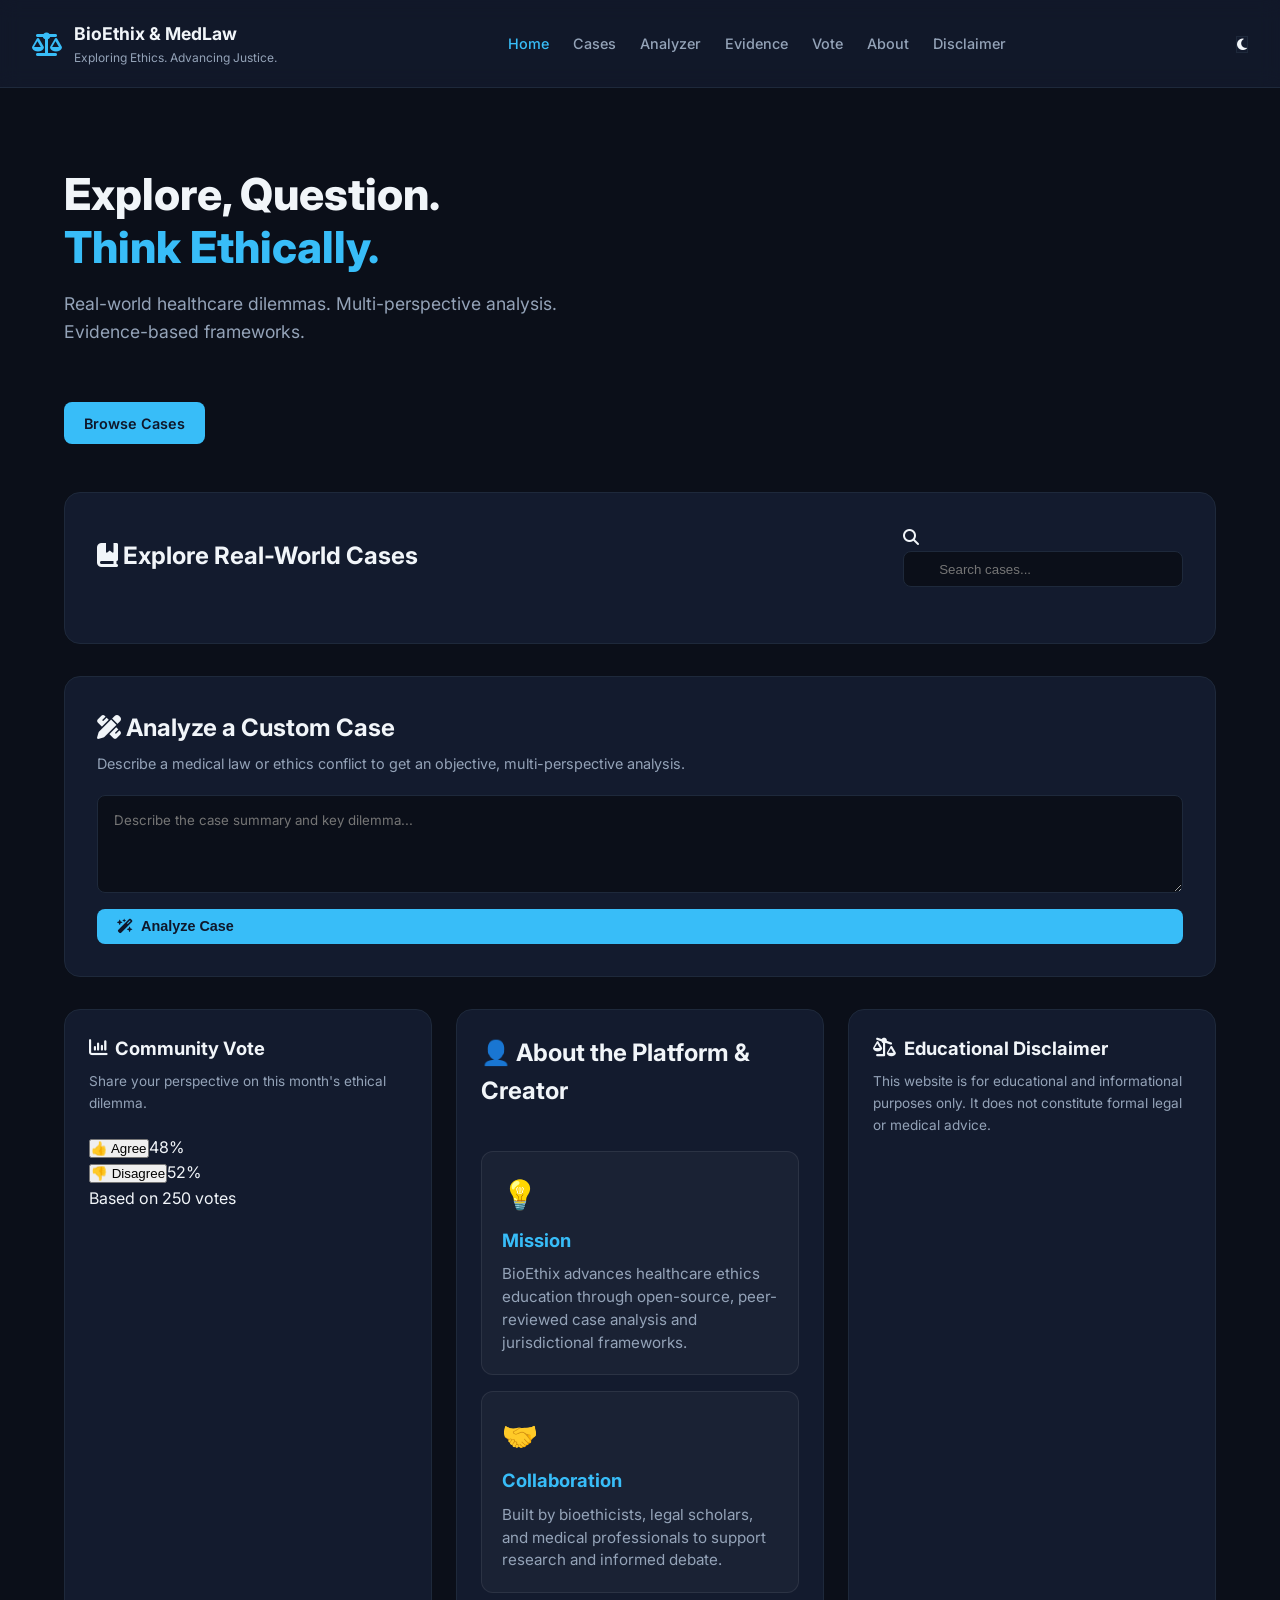
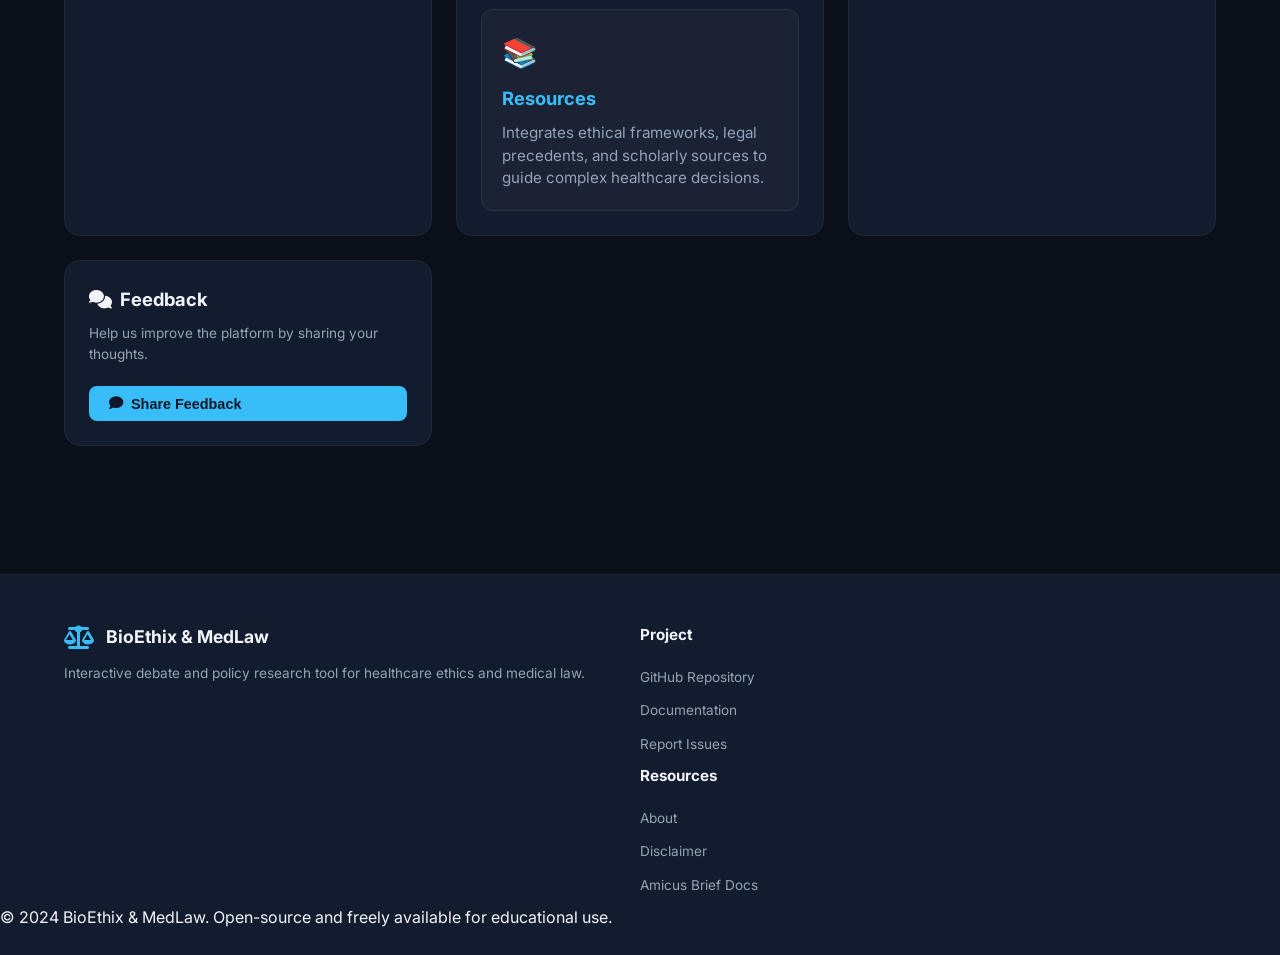
==== commit c3474473: "Remove Submit Evidence feature and update project documentation and navigation while keeping layout " ====
--- a/index.html
+++ b/index.html
@@ -9,40 +9,113 @@
 <link rel="preconnect" href="https://fonts.gstatic.com" crossorigin>
 <link href="https://fonts.googleapis.com/css2?family=Inter:wght@300;400;500;600;700&display=swap" rel="stylesheet">
 <link rel="stylesheet" href="https://cdnjs.cloudflare.com/ajax/libs/font-awesome/6.4.0/css/all.min.css"/>
-<link rel="stylesheet" href="https://...">
 <meta name="google-site-verification" content="Sf1WCMyshZf23y-5UUvp2_laBnOFvDgp8OPVeWVxydo" />
 </head>
 <body class="dark-theme">
 <header class="navbar">
-<div class="nav-brand"><i class="fa-solid fa-scale-balanced brand-icon"></i><div class="brand-text"><span class="brand-title">BioEthix & MedLaw</span><span class="brand-subtitle">Exploring Ethics. Advancing Justice.</span></div></div>
-<nav class="nav-links"><a href="#home" class="active">Home</a><a href="#cases">Cases</a><a href="#analyzer">Analyzer</a><a href="#submit-evidence">Evidence</a><a href="#vote">Vote</a><a href="#about">About</a><a href="#disclaimer">Disclaimer</a></nav>
-<div class="nav-actions"><button class="btn-secondary" id="theme-toggle"><i class="fa-solid fa-moon"></i></button></div>
+  <div class="nav-brand"><i class="fa-solid fa-scale-balanced brand-icon"></i><div class="brand-text"><span class="brand-title">BioEthix & MedLaw</span><span class="brand-subtitle">Exploring Ethics. Advancing Justice.</span></div></div>
+  <nav class="nav-links" aria-label="Primary navigation">
+    <a href="#home" class="active">Home</a>
+    <a href="#cases">Cases</a>
+    <a href="#analyzer">Analyzer</a>
+    <a href="#cases">Evidence</a>
+    <a href="#vote">Vote</a>
+    <a href="#about">About</a>
+    <a href="#disclaimer">Disclaimer</a>
+  </nav>
+  <div class="nav-actions"><button class="btn-secondary" id="theme-toggle" aria-label="Toggle theme"><i class="fa-solid fa-moon"></i></button></div>
 </header>
 <main class="container">
-<section class="hero-section" id="home"><div class="hero-content"><h1 class="hero-title">Explore, Question.<br><span class="accent-text">Think Ethically.</span></h1><p class="hero-subtitle">Real-world dilemmas at the intersection of bioethics, medical science, technology, and law.</p><div class="hero-buttons"><a href="#cases" class="btn btn-primary"><i class="fa-solid fa-book-open"></i> Browse Cases</a><a href="#analyzer" class="btn btn-outline"><i class="fa-solid fa-chart-line"></i> Try the Analyzer</a></div></div><div class="hero-graphic"><div class="graphic-card"><i class="fa-solid fa-dna dna-icon"></i><i class="fa-solid fa-scale-balanced scale-icon"></i></div></div></section>
-<section class="section" id="cases"><div class="section-header"><h2><i class="fa-solid fa-book-bookmark"></i> Explore Real-World Cases</h2><div class="search-box"><i class="fa-solid fa-magnifying-glass search-icon"></i><input type="text" id="case-search" placeholder="Search cases..." /></div></div><div class="filter-bar"><button class="filter-btn active" data-filter="all">All</button><button class="filter-btn" data-filter="robotics">Robotics</button><button class="filter-btn" data-filter="pediatrics">Pediatrics</button><button class="filter-btn" data-filter="privacy">Data Privacy</button><button class="filter-btn" data-filter="genetics">Genetics</button><button class="filter-btn" data-filter="endoflife">End of Life</button></div><div class="cards-grid" id="cases-grid"><div class="case-card" data-category="robotics"><div class="card-badge robotics-badge"><i class="fa-solid fa-robot"></i> Robotics</div><h3>Autonomous Surgical Robotics in Dental Practice</h3><p>Evaluating liability and patient consent when robotic systems perform invasive procedures.</p><a href="#" class="card-link">Read case <i class="fa-solid fa-arrow-right"></i></a></div><div class="case-card" data-category="pediatrics"><div class="card-badge pediatrics-badge"><i class="fa-solid fa-child"></i> Pediatrics</div><h3>Pediatric Blood Transfusion Refusal</h3><p>Evaluating parental proxy rights versus pediatric assent when lifesaving care is declined.</p><a href="#" class="card-link">Read case <i class="fa-solid fa-arrow-right"></i></a></div><div class="case-card" data-category="privacy"><div class="card-badge privacy-badge"><i class="fa-solid fa-shield-halved"></i> Data Privacy</div><h3>AI Diagnostics & Patient Data Sovereignty</h3><p>Analyzing privacy rights and consent requirements when training diagnostic ML models.</p><a href="#" class="card-link">Read case <i class="fa-solid fa-arrow-right"></i></a></div></div><div class="center-btn-wrapper"><button class="btn btn-secondary"><i class="fa-solid fa-bars-staggered"></i> View all cases</button></div></section>
-<div class="features-grid"><div class="feature-card" id="vote"><h3><i class="fa-solid fa-chart-column"></i> Community Vote</h3><p class="feature-sub">Share your perspective on this month's ethical dilemma.</p><p class="dilemma-question"><strong>Is AI should be used to make medical decisions?</strong></p><div class="vote-actions"><button class="btn btn-vote-yes" id="btn-agree"><i class="fa-solid fa-thumbs-up"></i> I agree</button><button class="btn btn-vote-no" id="btn-disagree"><i class="fa-solid fa-thumbs-down"></i> I disagree</button></div><div class="progress-container"><div class="progress-labels"><span id="pct-agree">68%</span><span id="pct-disagree">32%</span></div><div class="progress-bar-bg"><div class="progress-bar-fill" id="vote-fill" style="width: 68%;"></div></div><p class="vote-count" id="total-count">Based on 124 votes</p></div></div><div class="feature-card" id="about"><h3><i class="fa-solid fa-comments"></i> Help Improve BioEthix & MedLaw</h3><p class="feature-sub">Your feedback helps shape this project and make it more useful for students like you.</p><ul class="feedback-list"><li><i class="fa-solid fa-check text-accent"></i> What did you find most interesting?</li><li><i class="fa-solid fa-check text-accent"></i> Was anything confusing or difficult to use?</li><li><i class="fa-solid fa-check text-accent"></i> Which topic or case should we explore next?</li><li><i class="fa-solid fa-check text-accent"></i> What would make the website more useful for students?</li></ul><button class="btn btn-primary btn-full"><i class="fa-solid fa-pen-to-square"></i> Share your feedback</button></div></div>
-<div class="feature-card" id="about"><div class="section-header"><h2>👤 About the Platform & Creator</h2></div><div class="role-grid"><div class="role-card"><div class="role-icon">💡</div><h3>Platform Vision</h3><p>BioEthix & MedLaw was created to provide accessible, open-access analysis on complex legal, technological, and medical ethics dilemmas.</p></div><div class="role-card"><div class="role-icon">👩‍💻</div><h3>My Role</h3><p>As the founder and developer, I designed, researched, and engineered this platform to bridge the gap between bioethical theory and interactive digital tools.</p></div></div></div>
-<div class="feature-card" id="disclaimer"><h3><i class="fa-solid fa-scale-unbalanced-flip"></i> Educational Disclaimer</h3><p class="feature-sub">This website is for educational purposes only and does not constitute medical or legal advice.</p><ul class="disclaimer-list"><li><i class="fa-solid fa-ban text-red"></i> Not a substitute for professional advice</li><li><i class="fa-solid fa-globe text-blue"></i> Laws and practices vary by country</li><li><i class="fa-solid fa-robot text-purple"></i> AI-generated content may be incomplete</li></ul><a href="#" class="disclaimer-link">Read full disclaimer <i class="fa-solid fa-arrow-right"></i></a></div>
-<section class="section analyzer-section" id="analyzer"><h2><i class="fa-solid fa-pen-ruler"></i> Analyze a Custom Case</h2><p class="section-sub">Describe a medical law or ethics conflict to get an objective, multi-perspective analysis.</p><div class="analyzer-box"><textarea id="case-input" rows="4" placeholder="Describe the case summary and key dilemma..."></textarea><button class="btn btn-primary" id="analyze-btn"><i class="fa-solid fa-wand-magic-sparkles"></i> Analyze Case</button></div><div id="analyzer-result" class="analyzer-result hidden"></div></section>
+  <section class="hero-section" id="home">
+    <div class="hero-content">
+      <h1 class="hero-title">Explore, Question.<br><span class="accent-text">Think Ethically.</span></h1>
+      <p class="hero-subtitle">Real-world healthcare dilemmas. Multi-perspective analysis. Evidence-based frameworks.</p>
+      <a href="#cases" class="btn btn-primary" style="margin-top:24px;display:inline-block">Browse Cases</a>
+    </div>
+  </section>
 
-<section class="section" id="submit-evidence">
-<h2><i class="fa-solid fa-file-circle-check"></i> Submit Evidence</h2>
-<p class="section-sub">Add a product comparison to help crowdsource price transparency evidence.</p>
-<form id="evidence-form" action="https://formspree.io/f/YOUR_FORM_ID" method="POST" novalidate>
-<div class="analyzer-box">
-<label>Product / Category<input type="text" name="product" required maxlength="200" placeholder="e.g. Women's shampoo"></label>
-<div style="display:grid;grid-template-columns:1fr 1fr;gap:16px"><label>Product A price<input type="number" name="priceA" min="0" step="0.01" required placeholder="0.00"></label><label>Product B price<input type="number" name="priceB" min="0" step="0.01" required placeholder="0.00"></label></div>
-<label>Net quantity / unit<input type="text" name="quantity" required maxlength="100" placeholder="e.g. 250 ml / 1 pack"></label>
-<label>Product A details<textarea name="detailsA" rows="3" required maxlength="2000"></textarea></label>
-<label>Product B details<textarea name="detailsB" rows="3" required maxlength="2000"></textarea></label>
-<fieldset><legend>Strict equivalence checks (select at least 2)</legend><label><input type="checkbox" name="equivalence" value="net_quantity_unit"> Same net quantity / unit</label><label><input type="checkbox" name="equivalence" value="primary_ingredients_materials"> Same primary ingredients / materials</label><label><input type="checkbox" name="equivalence" value="function_performance"> Same function / performance</label><label><input type="checkbox" name="equivalence" value="pack_size"> Same pack size / count</label></fieldset>
-<input type="text" name="_gotcha" tabindex="-1" autocomplete="off" style="position:absolute;left:-9999px"><input type="hidden" name="_subject" value="Gender Pricing Evidence Submission"><button type="submit" class="btn btn-primary"> <i class="fa-solid fa-paper-plane"></i> Submit Evidence</button><p id="evidence-status" role="status" aria-live="polite"></p>
-</div></form>
-<div><h3>Local evidence log</h3><table><thead><tr><th>Product</th><th>Prices</th><th>Quantity</th><th>Checks</th></tr></thead><tbody id="evidence-table-body"></tbody></table></div>
-</section>
+  <section class="section" id="cases">
+    <div class="section-header">
+      <h2><i class="fa-solid fa-book-bookmark"></i> Explore Real-World Cases</h2>
+      <div class="search-box"><i class="fa-solid fa-magnifying-glass"></i><input id="search-input" type="text" placeholder="Search cases..." /></div>
+    </div>
+    <div id="cases-list" class="grid"></div>
+  </section>
+
+  <section class="section analyzer-section" id="analyzer">
+    <h2><i class="fa-solid fa-pen-ruler"></i> Analyze a Custom Case</h2>
+    <p class="section-sub">Describe a medical law or ethics conflict to get an objective, multi-perspective analysis.</p>
+    <div class="analyzer-box">
+      <textarea id="case-input" rows="4" placeholder="Describe the case summary and key dilemma..."></textarea>
+      <button class="btn btn-primary" id="analyze-btn"><i class="fa-solid fa-wand-magic-sparkles"></i> Analyze Case</button>
+    </div>
+    <div id="analyzer-result" class="analyzer-result hidden"></div>
+  </section>
+
+  <div class="features-grid">
+    <div class="feature-card" id="vote">
+      <h3><i class="fa-solid fa-chart-column"></i> Community Vote</h3>
+      <p class="feature-sub">Share your perspective on this month's ethical dilemma.</p>
+      <div class="vote-box">
+        <div class="vote-bar"><div id="vote-fill" class="vote-fill"></div></div>
+        <div class="vote-stats">
+          <div class="vote-option"><button class="btn-vote" id="btn-agree">👍 Agree</button><span id="pct-agree">48%</span></div>
+          <div class="vote-option"><button class="btn-vote" id="btn-disagree">👎 Disagree</button><span id="pct-disagree">52%</span></div>
+        </div>
+        <p id="total-count" class="vote-total">Based on 250 votes</p>
+      </div>
+    </div>
+
+    <div class="feature-card" id="about">
+      <div class="section-header"><h2>👤 About the Platform & Creator</h2></div>
+      <div class="role-grid">
+        <div class="role-card"><div class="role-icon">💡</div><h3>Mission</h3><p>BioEthix advances healthcare ethics education through open-source, peer-reviewed case analysis and jurisdictional frameworks.</p></div>
+        <div class="role-card"><div class="role-icon">🤝</div><h3>Collaboration</h3><p>Built by bioethicists, legal scholars, and medical professionals to support research and informed debate.</p></div>
+        <div class="role-card"><div class="role-icon">📚</div><h3>Resources</h3><p>Integrates ethical frameworks, legal precedents, and scholarly sources to guide complex healthcare decisions.</p></div>
+      </div>
+    </div>
+
+    <div class="feature-card" id="disclaimer">
+      <h3><i class="fa-solid fa-scale-unbalanced-flip"></i> Educational Disclaimer</h3>
+      <p class="feature-sub">This website is for educational and informational purposes only. It does not constitute formal legal or medical advice.</p>
+    </div>
+
+    <div class="feature-card">
+      <h3><i class="fa-solid fa-comments"></i> Feedback</h3>
+      <p class="feature-sub">Help us improve the platform by sharing your thoughts.</p>
+      <button class="btn btn-primary"><i class="fa-solid fa-comment"></i> Share Feedback</button>
+    </div>
+  </div>
 </main>
-<footer class="footer"><div class="footer-container"><div class="footer-brand"><div class="nav-brand"><i class="fa-solid fa-scale-balanced brand-icon"></i><span class="brand-title">BioEthix & MedLaw</span></div><p>Exploring the ethical crossroads of medicine, technology, and law.</p><p class="copyright">&copy; 2026 BioEthix & MedLaw. All rights reserved.</p></div><div class="footer-links"><h4>Quick Links</h4><ul><li><a href="#home">Home</a></li><li><a href="#cases">Cases</a></li><li><a href="#analyzer">Analyzer</a></li><li><a href="#submit-evidence">Evidence</a></li><li><a href="#vote">Vote</a></li><li><a href="#disclaimer">Disclaimer</a></li></ul></div><div class="footer-social"><h4>Connect</h4><p>Get in touch or follow the project:</p><div class="social-icons"><a href="#"><i class="fa-solid fa-envelope"></i></a><a href="#"><i class="fa-brands fa-instagram"></i></a><a href="#"><i class="fa-brands fa-github"></i></a><a href="#"><i class="fa-brands fa-linkedin"></i></a></div></div></div></footer>
+
+<footer class="footer">
+  <div class="footer-container">
+    <div class="footer-brand">
+      <div class="nav-brand"><i class="fa-solid fa-scale-balanced brand-icon"></i><span class="brand-title">BioEthix & MedLaw</span></div>
+      <p>Interactive debate and policy research tool for healthcare ethics and medical law.</p>
+    </div>
+    <div class="footer-links">
+      <div class="footer-column">
+        <h4>Project</h4>
+        <ul>
+          <li><a href="https://github.com/moonayasab-droid/bioethix-app-main--4-" target="_blank" rel="noreferrer">GitHub Repository</a></li>
+          <li><a href="README.md" target="_blank">Documentation</a></li>
+          <li><a href="https://github.com/moonayasab-droid/bioethix-app-main--4-/issues" target="_blank" rel="noreferrer">Report Issues</a></li>
+        </ul>
+      </div>
+      <div class="footer-column">
+        <h4>Resources</h4>
+        <ul>
+          <li><a href="#about">About</a></li>
+          <li><a href="#disclaimer">Disclaimer</a></li>
+          <li><a href="extensions/amicus-brief/README.md" target="_blank">Amicus Brief Docs</a></li>
+        </ul>
+      </div>
+    </div>
+  </div>
+  <p class="footer-bottom">&copy; 2024 BioEthix & MedLaw. Open-source and freely available for educational use.</p>
+</footer>
+
 <script src="app.js"></script>
 </body>
 </html>
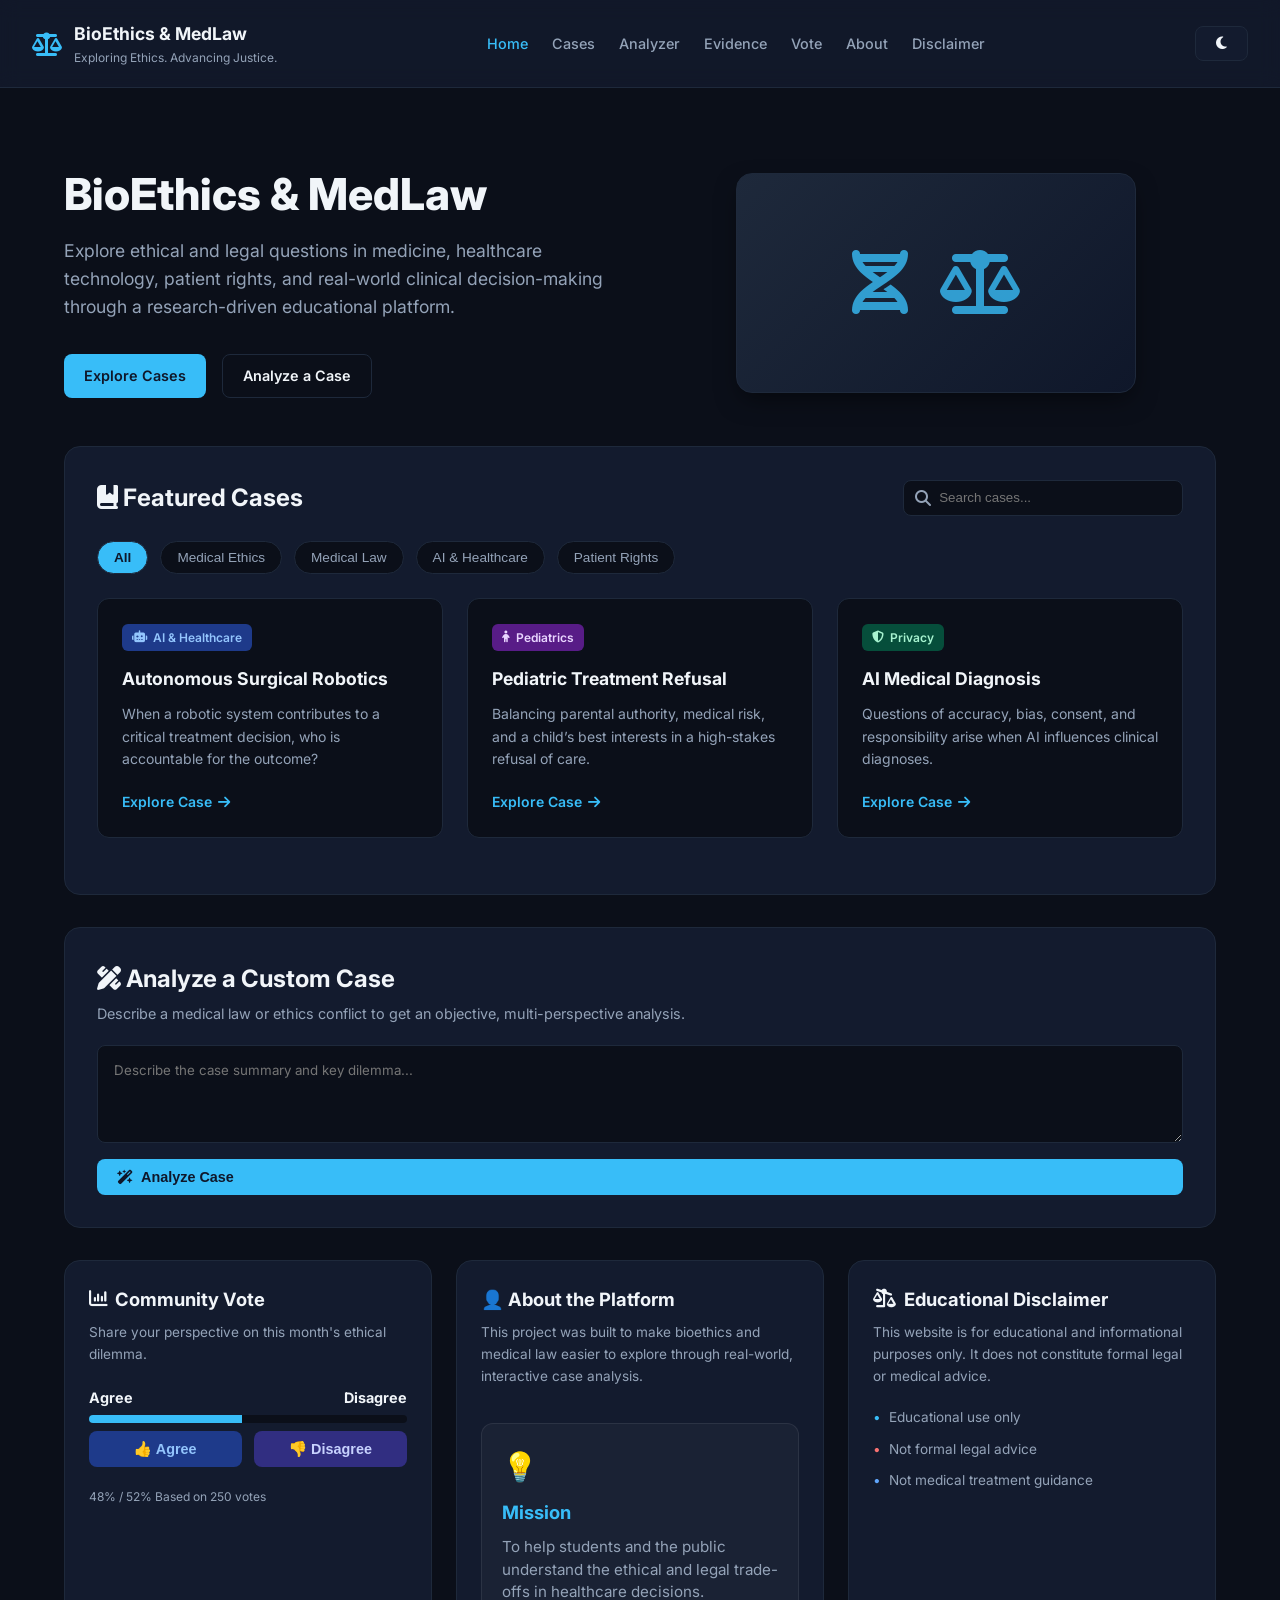
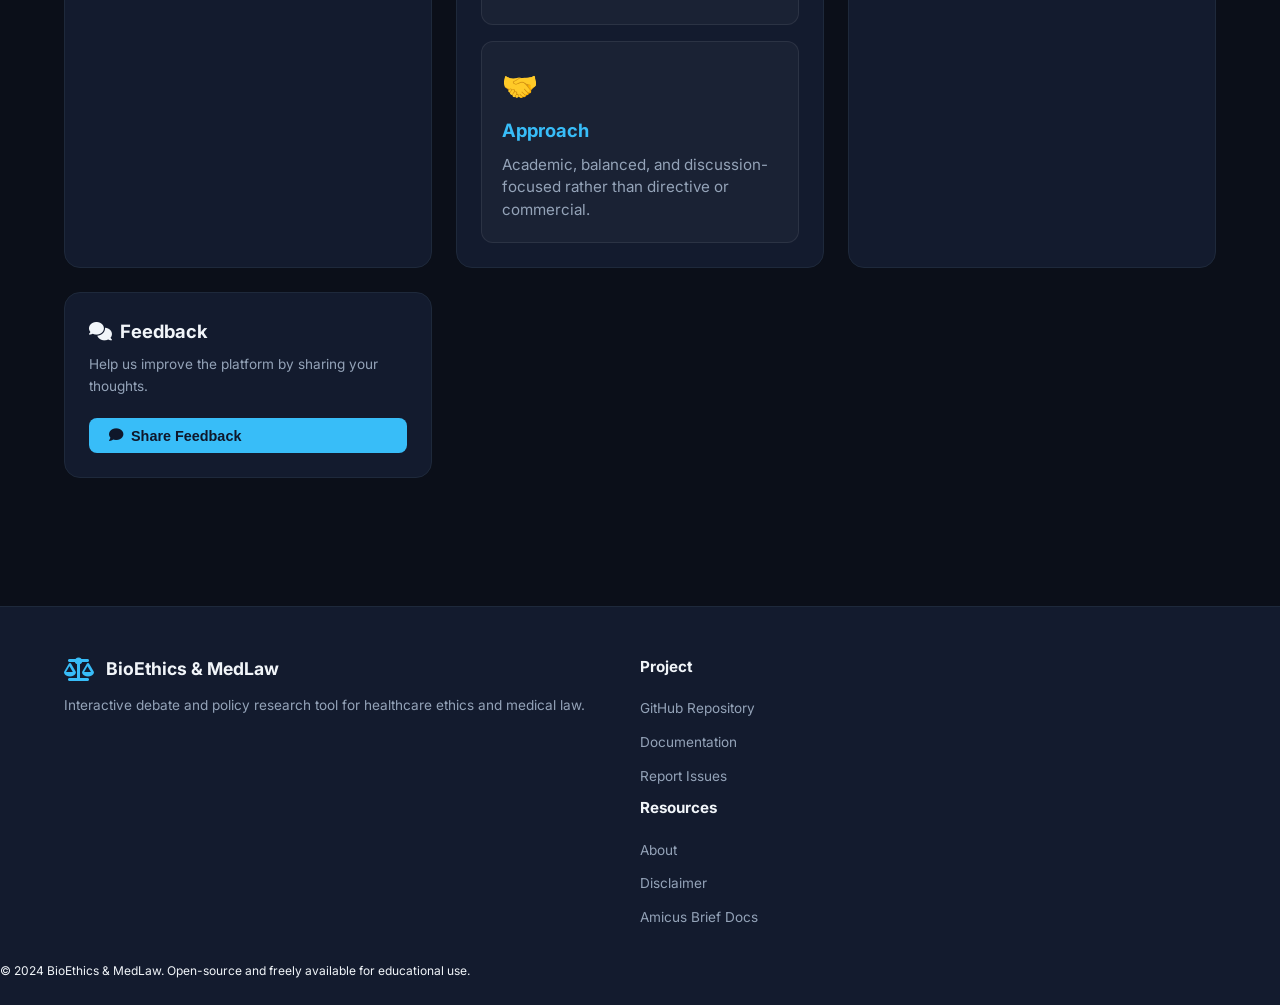
==== commit 0c4d2a48: "Restore the original dark academic layout while keeping the evidence feature removed and the app fun" ====
--- a/index.html
+++ b/index.html
@@ -13,7 +13,14 @@
 </head>
 <body class="dark-theme">
 <header class="navbar">
-  <div class="nav-brand"><i class="fa-solid fa-scale-balanced brand-icon"></i><div class="brand-text"><span class="brand-title">BioEthix & MedLaw</span><span class="brand-subtitle">Exploring Ethics. Advancing Justice.</span></div></div>
+  <div class="nav-brand">
+    <i class="fa-solid fa-scale-balanced brand-icon"></i>
+    <div class="brand-text">
+      <span class="brand-title">BioEthics & MedLaw</span>
+      <span class="brand-subtitle">Exploring Ethics. Advancing Justice.</span>
+    </div>
+  </div>
+
   <nav class="nav-links" aria-label="Primary navigation">
     <a href="#home" class="active">Home</a>
     <a href="#cases">Cases</a>
@@ -23,32 +30,87 @@
     <a href="#about">About</a>
     <a href="#disclaimer">Disclaimer</a>
   </nav>
-  <div class="nav-actions"><button class="btn-secondary" id="theme-toggle" aria-label="Toggle theme"><i class="fa-solid fa-moon"></i></button></div>
+
+  <div class="nav-actions">
+    <button class="btn btn-secondary" id="theme-toggle" aria-label="Toggle theme"><i class="fa-solid fa-moon"></i></button>
+  </div>
 </header>
+
 <main class="container">
   <section class="hero-section" id="home">
     <div class="hero-content">
-      <h1 class="hero-title">Explore, Question.<br><span class="accent-text">Think Ethically.</span></h1>
-      <p class="hero-subtitle">Real-world healthcare dilemmas. Multi-perspective analysis. Evidence-based frameworks.</p>
-      <a href="#cases" class="btn btn-primary" style="margin-top:24px;display:inline-block">Browse Cases</a>
+      <h1 class="hero-title">BioEthics & MedLaw</h1>
+      <p class="hero-subtitle">Explore ethical and legal questions in medicine, healthcare technology, patient rights, and real-world clinical decision-making through a research-driven educational platform.</p>
+      <div class="hero-buttons">
+        <a href="#cases" class="btn btn-primary">Explore Cases</a>
+        <a href="#analyzer" class="btn btn-outline">Analyze a Case</a>
+      </div>
+    </div>
+
+    <div class="hero-graphic" aria-hidden="true">
+      <div class="graphic-card">
+        <div class="dna-icon"><i class="fa-solid fa-dna"></i></div>
+        <div class="scale-icon"><i class="fa-solid fa-scale-balanced"></i></div>
+      </div>
     </div>
   </section>
 
   <section class="section" id="cases">
     <div class="section-header">
-      <h2><i class="fa-solid fa-book-bookmark"></i> Explore Real-World Cases</h2>
-      <div class="search-box"><i class="fa-solid fa-magnifying-glass"></i><input id="search-input" type="text" placeholder="Search cases..." /></div>
-    </div>
-    <div id="cases-list" class="grid"></div>
+      <h2><i class="fa-solid fa-book-bookmark"></i> Featured Cases</h2>
+      <div class="search-box">
+        <i class="fa-solid fa-magnifying-glass search-icon"></i>
+        <input id="search-input" type="text" placeholder="Search cases..." />
+      </div>
+    </div>
+
+    <div class="filter-bar">
+      <button class="filter-btn active">All</button>
+      <button class="filter-btn">Medical Ethics</button>
+      <button class="filter-btn">Medical Law</button>
+      <button class="filter-btn">AI & Healthcare</button>
+      <button class="filter-btn">Patient Rights</button>
+    </div>
+
+    <div id="cases-list" class="cards-grid">
+      <article class="case-card">
+        <div>
+          <span class="card-badge robotics-badge"><i class="fa-solid fa-robot"></i> AI & Healthcare</span>
+          <h3>Autonomous Surgical Robotics</h3>
+          <p>When a robotic system contributes to a critical treatment decision, who is accountable for the outcome?</p>
+        </div>
+        <a href="#analyzer" class="card-link">Explore Case <i class="fa-solid fa-arrow-right"></i></a>
+      </article>
+
+      <article class="case-card">
+        <div>
+          <span class="card-badge pediatrics-badge"><i class="fa-solid fa-child"></i> Pediatrics</span>
+          <h3>Pediatric Treatment Refusal</h3>
+          <p>Balancing parental authority, medical risk, and a child’s best interests in a high-stakes refusal of care.</p>
+        </div>
+        <a href="#analyzer" class="card-link">Explore Case <i class="fa-solid fa-arrow-right"></i></a>
+      </article>
+
+      <article class="case-card">
+        <div>
+          <span class="card-badge privacy-badge"><i class="fa-solid fa-shield-halved"></i> Privacy</span>
+          <h3>AI Medical Diagnosis</h3>
+          <p>Questions of accuracy, bias, consent, and responsibility arise when AI influences clinical diagnoses.</p>
+        </div>
+        <a href="#analyzer" class="card-link">Explore Case <i class="fa-solid fa-arrow-right"></i></a>
+      </article>
+    </div>
   </section>
 
   <section class="section analyzer-section" id="analyzer">
     <h2><i class="fa-solid fa-pen-ruler"></i> Analyze a Custom Case</h2>
     <p class="section-sub">Describe a medical law or ethics conflict to get an objective, multi-perspective analysis.</p>
+
     <div class="analyzer-box">
       <textarea id="case-input" rows="4" placeholder="Describe the case summary and key dilemma..."></textarea>
       <button class="btn btn-primary" id="analyze-btn"><i class="fa-solid fa-wand-magic-sparkles"></i> Analyze Case</button>
     </div>
+
     <div id="analyzer-result" class="analyzer-result hidden"></div>
   </section>
 
@@ -56,28 +118,54 @@
     <div class="feature-card" id="vote">
       <h3><i class="fa-solid fa-chart-column"></i> Community Vote</h3>
       <p class="feature-sub">Share your perspective on this month's ethical dilemma.</p>
+
       <div class="vote-box">
-        <div class="vote-bar"><div id="vote-fill" class="vote-fill"></div></div>
-        <div class="vote-stats">
-          <div class="vote-option"><button class="btn-vote" id="btn-agree">👍 Agree</button><span id="pct-agree">48%</span></div>
-          <div class="vote-option"><button class="btn-vote" id="btn-disagree">👎 Disagree</button><span id="pct-disagree">52%</span></div>
-        </div>
-        <p id="total-count" class="vote-total">Based on 250 votes</p>
+        <div class="progress-labels">
+          <span>Agree</span>
+          <span>Disagree</span>
+        </div>
+        <div class="progress-bar-bg"><div id="vote-fill" class="progress-bar-fill" style="width:48%"></div></div>
+
+        <div class="vote-actions">
+          <button class="btn btn-vote-yes" id="btn-agree">👍 Agree</button>
+          <button class="btn btn-vote-no" id="btn-disagree">👎 Disagree</button>
+        </div>
+
+        <div class="vote-count">
+          <span id="pct-agree">48%</span>
+          <span> / </span>
+          <span id="pct-disagree">52%</span>
+          <span id="total-count">Based on 250 votes</span>
+        </div>
       </div>
     </div>
 
     <div class="feature-card" id="about">
-      <div class="section-header"><h2>👤 About the Platform & Creator</h2></div>
+      <h3>👤 About the Platform</h3>
+      <p class="feature-sub">This project was built to make bioethics and medical law easier to explore through real-world, interactive case analysis.</p>
+
       <div class="role-grid">
-        <div class="role-card"><div class="role-icon">💡</div><h3>Mission</h3><p>BioEthix advances healthcare ethics education through open-source, peer-reviewed case analysis and jurisdictional frameworks.</p></div>
-        <div class="role-card"><div class="role-icon">🤝</div><h3>Collaboration</h3><p>Built by bioethicists, legal scholars, and medical professionals to support research and informed debate.</p></div>
-        <div class="role-card"><div class="role-icon">📚</div><h3>Resources</h3><p>Integrates ethical frameworks, legal precedents, and scholarly sources to guide complex healthcare decisions.</p></div>
+        <div class="role-card">
+          <div class="role-icon">💡</div>
+          <h3>Mission</h3>
+          <p>To help students and the public understand the ethical and legal trade-offs in healthcare decisions.</p>
+        </div>
+        <div class="role-card">
+          <div class="role-icon">🤝</div>
+          <h3>Approach</h3>
+          <p>Academic, balanced, and discussion-focused rather than directive or commercial.</p>
+        </div>
       </div>
     </div>
 
     <div class="feature-card" id="disclaimer">
       <h3><i class="fa-solid fa-scale-unbalanced-flip"></i> Educational Disclaimer</h3>
       <p class="feature-sub">This website is for educational and informational purposes only. It does not constitute formal legal or medical advice.</p>
+      <ul class="disclaimer-list">
+        <li><span class="text-accent">•</span> Educational use only</li>
+        <li><span class="text-red">•</span> Not formal legal advice</li>
+        <li><span class="text-blue">•</span> Not medical treatment guidance</li>
+      </ul>
     </div>
 
     <div class="feature-card">
@@ -91,9 +179,10 @@
 <footer class="footer">
   <div class="footer-container">
     <div class="footer-brand">
-      <div class="nav-brand"><i class="fa-solid fa-scale-balanced brand-icon"></i><span class="brand-title">BioEthix & MedLaw</span></div>
+      <div class="nav-brand"><i class="fa-solid fa-scale-balanced brand-icon"></i><span class="brand-title">BioEthics & MedLaw</span></div>
       <p>Interactive debate and policy research tool for healthcare ethics and medical law.</p>
     </div>
+
     <div class="footer-links">
       <div class="footer-column">
         <h4>Project</h4>
@@ -103,6 +192,7 @@
           <li><a href="https://github.com/moonayasab-droid/bioethix-app-main--4-/issues" target="_blank" rel="noreferrer">Report Issues</a></li>
         </ul>
       </div>
+
       <div class="footer-column">
         <h4>Resources</h4>
         <ul>
@@ -113,7 +203,8 @@
       </div>
     </div>
   </div>
-  <p class="footer-bottom">&copy; 2024 BioEthix & MedLaw. Open-source and freely available for educational use.</p>
+
+  <p class="footer-bottom copyright">&copy; 2024 BioEthics & MedLaw. Open-source and freely available for educational use.</p>
 </footer>
 
 <script src="app.js"></script>
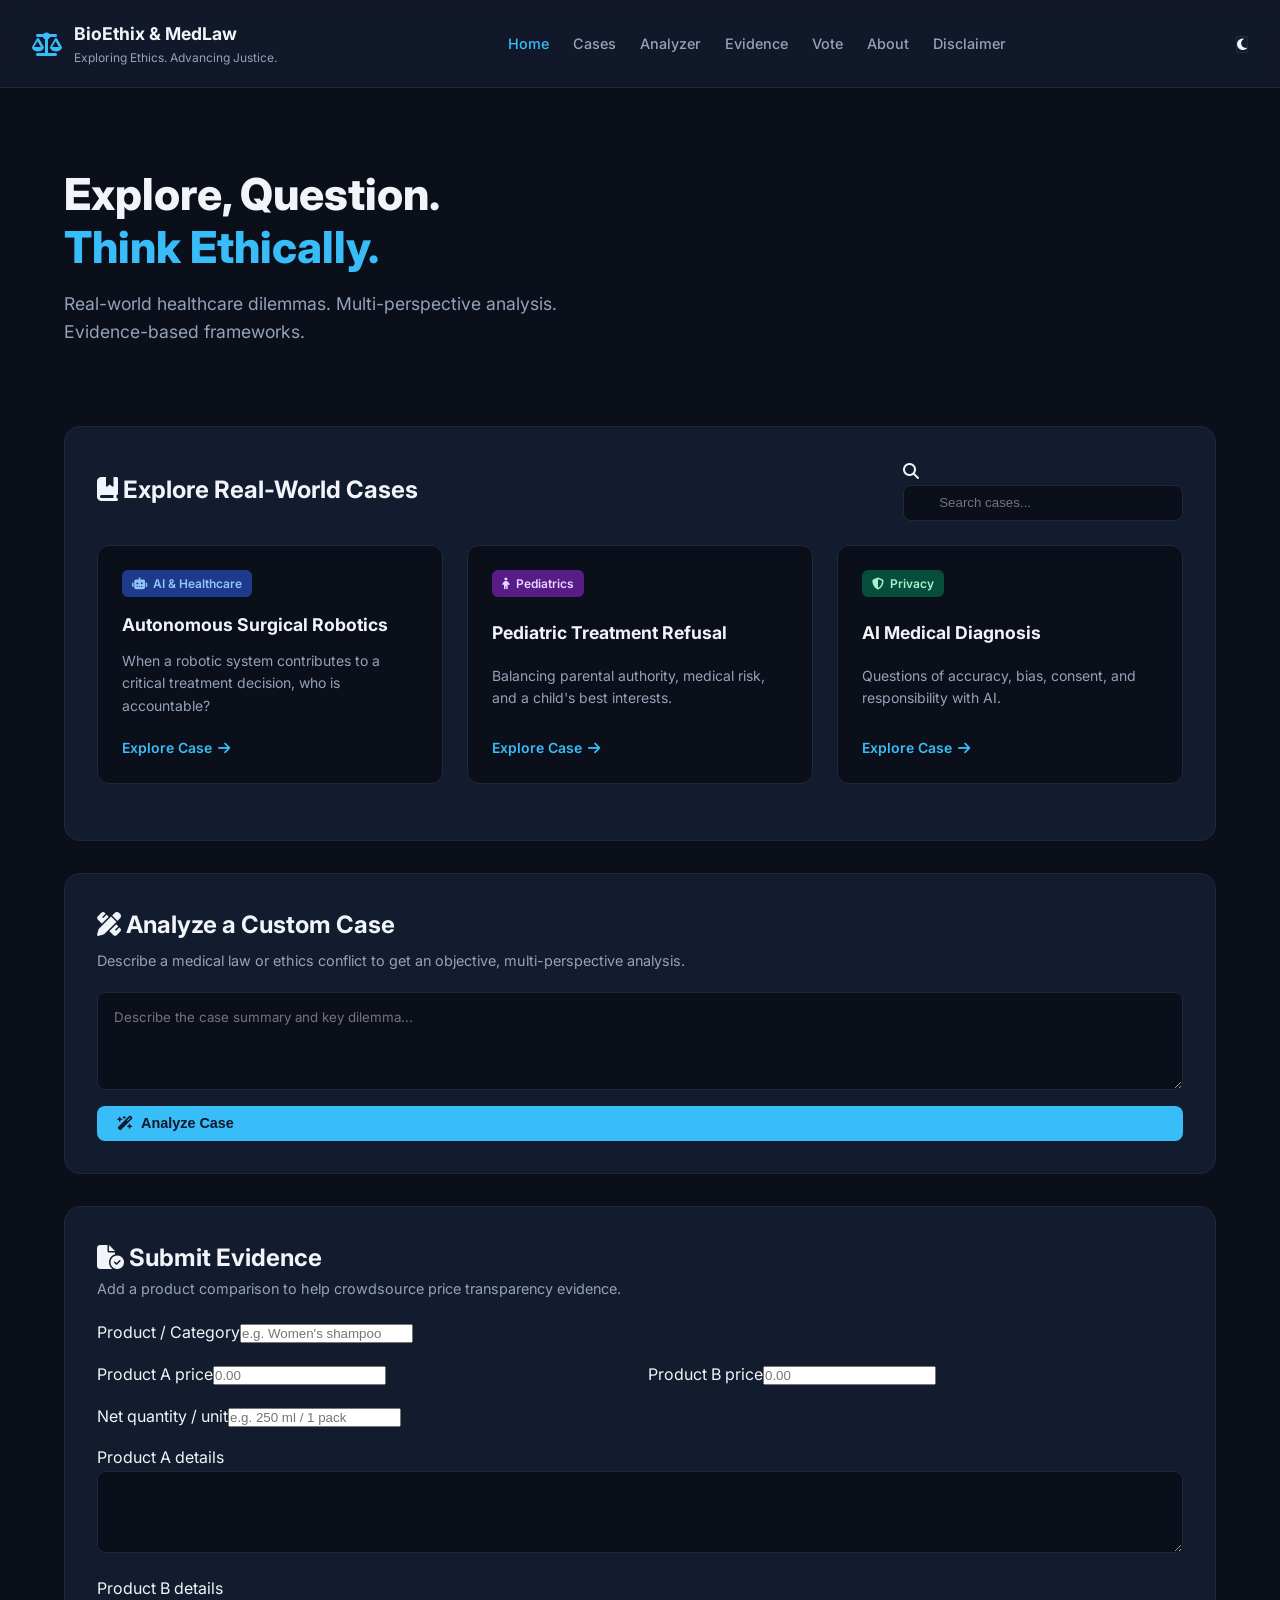
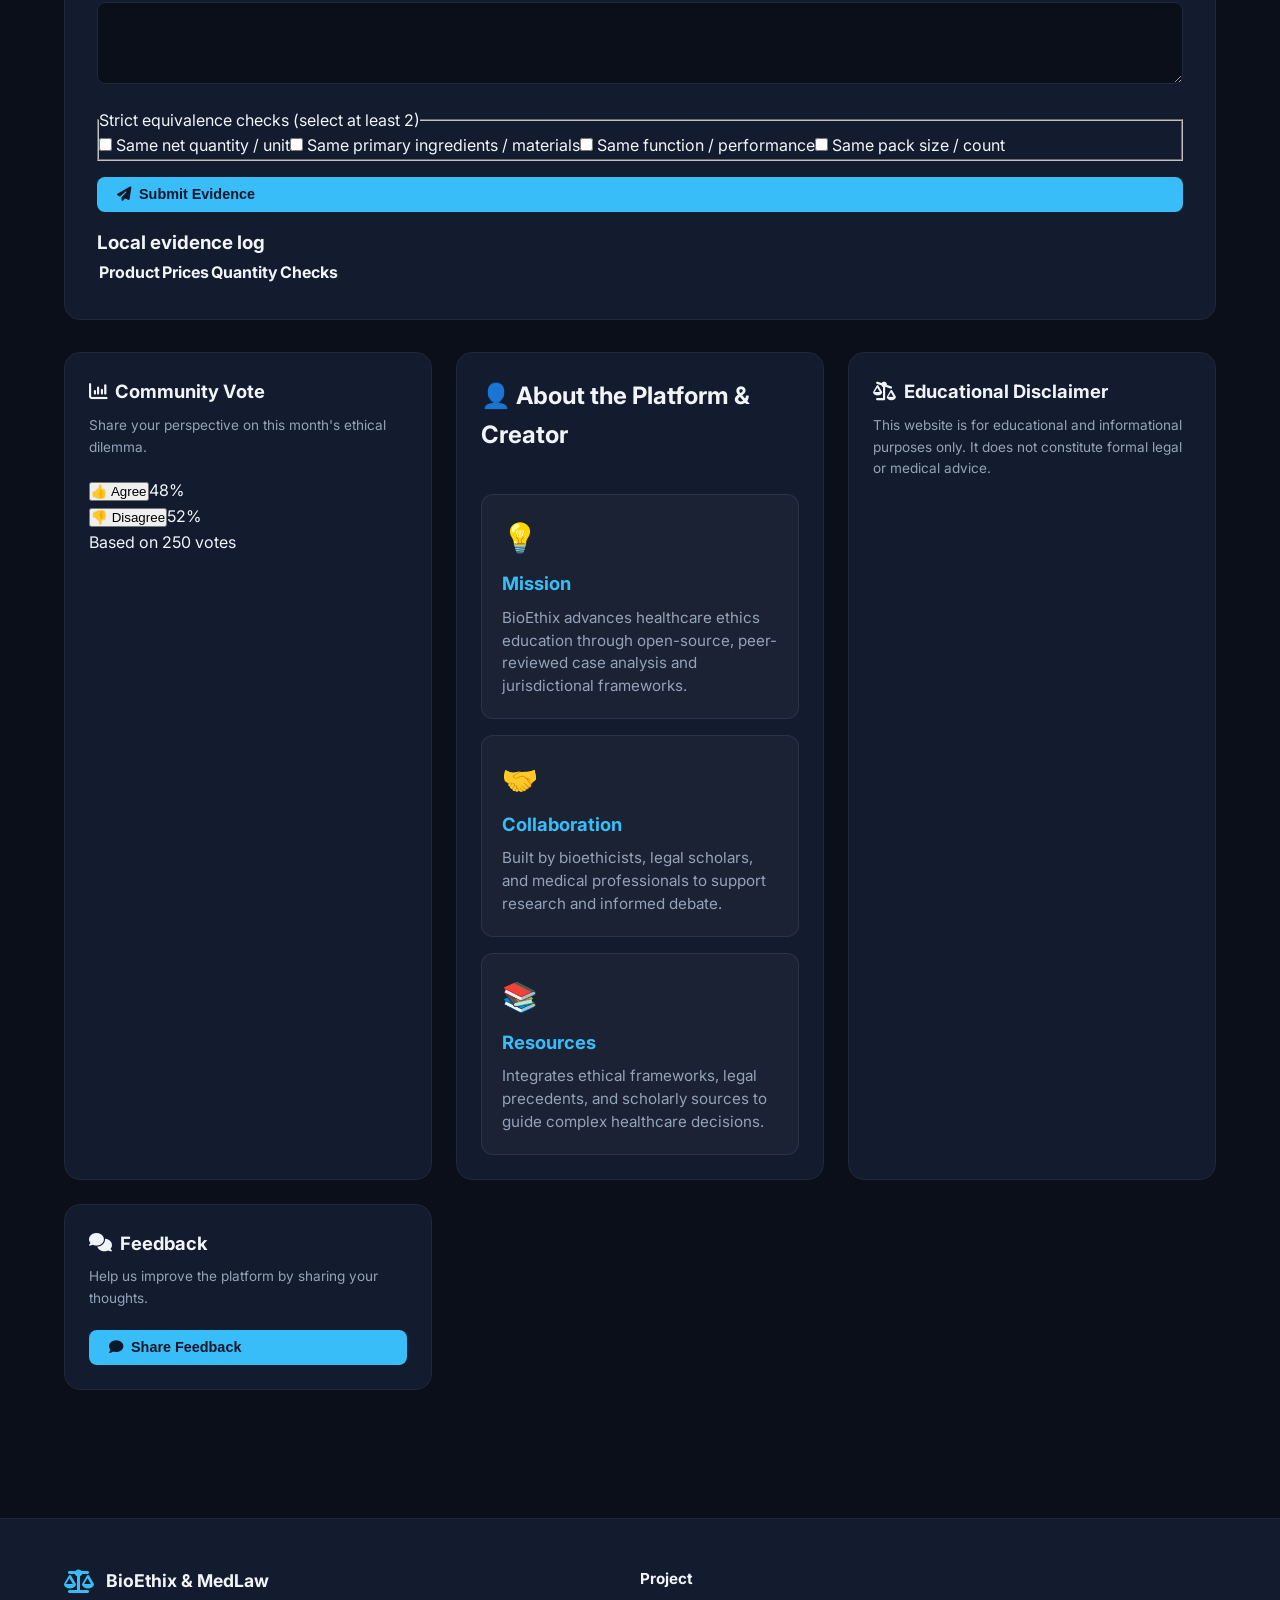
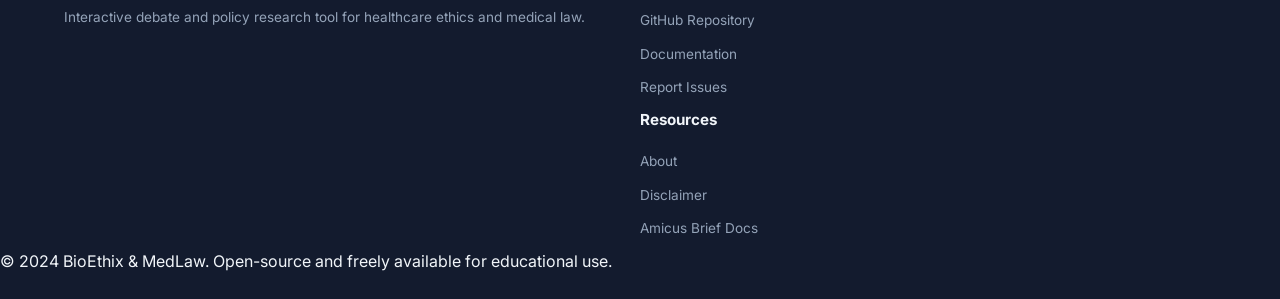
==== commit 20aafdf6: "Restore the complete original layout with evidence section, dark blue theme, and full card spacing m" ====
--- a/index.html
+++ b/index.html
@@ -9,204 +9,47 @@
 <link rel="preconnect" href="https://fonts.gstatic.com" crossorigin>
 <link href="https://fonts.googleapis.com/css2?family=Inter:wght@300;400;500;600;700&display=swap" rel="stylesheet">
 <link rel="stylesheet" href="https://cdnjs.cloudflare.com/ajax/libs/font-awesome/6.4.0/css/all.min.css"/>
+<link rel="stylesheet" href="https://...">
 <meta name="google-site-verification" content="Sf1WCMyshZf23y-5UUvp2_laBnOFvDgp8OPVeWVxydo" />
 </head>
 <body class="dark-theme">
 <header class="navbar">
-  <div class="nav-brand">
-    <i class="fa-solid fa-scale-balanced brand-icon"></i>
-    <div class="brand-text">
-      <span class="brand-title">BioEthics & MedLaw</span>
-      <span class="brand-subtitle">Exploring Ethics. Advancing Justice.</span>
-    </div>
-  </div>
+<div class="nav-brand"><i class="fa-solid fa-scale-balanced brand-icon"></i><div class="brand-text"><span class="brand-title">BioEthix & MedLaw</span><span class="brand-subtitle">Exploring Ethics. Advancing Justice.</span></div></div>
+<nav class="nav-links"><a href="#home" class="active">Home</a><a href="#cases">Cases</a><a href="#analyzer">Analyzer</a><a href="#submit-evidence">Evidence</a><a href="#vote">Vote</a><a href="#about">About</a><a href="#disclaimer">Disclaimer</a></nav>
+<div class="nav-actions"><button class="btn-secondary" id="theme-toggle"><i class="fa-solid fa-moon"></i></button></div>
+</header>
+<main class="container">
+<section class="hero-section" id="home"><div class="hero-content"><h1 class="hero-title">Explore, Question.<br><span class="accent-text">Think Ethically.</span></h1><p class="hero-subtitle">Real-world healthcare dilemmas. Multi-perspective analysis. Evidence-based frameworks.</p></div></section>
 
-  <nav class="nav-links" aria-label="Primary navigation">
-    <a href="#home" class="active">Home</a>
-    <a href="#cases">Cases</a>
-    <a href="#analyzer">Analyzer</a>
-    <a href="#cases">Evidence</a>
-    <a href="#vote">Vote</a>
-    <a href="#about">About</a>
-    <a href="#disclaimer">Disclaimer</a>
-  </nav>
+<section class="section" id="cases"><div class="section-header"><h2><i class="fa-solid fa-book-bookmark"></i> Explore Real-World Cases</h2><div class="search-box"><i class="fa-solid fa-magnifying-glass"></i><input id="search-input" type="text" placeholder="Search cases..."/></div></div><div class="cards-grid"><div class="case-card"><span class="card-badge robotics-badge"><i class="fa-solid fa-robot"></i> AI & Healthcare</span><h3>Autonomous Surgical Robotics</h3><p>When a robotic system contributes to a critical treatment decision, who is accountable?</p><a href="#analyzer" class="card-link">Explore Case <i class="fa-solid fa-arrow-right"></i></a></div><div class="case-card"><span class="card-badge pediatrics-badge"><i class="fa-solid fa-child"></i> Pediatrics</span><h3>Pediatric Treatment Refusal</h3><p>Balancing parental authority, medical risk, and a child's best interests.</p><a href="#analyzer" class="card-link">Explore Case <i class="fa-solid fa-arrow-right"></i></a></div><div class="case-card"><span class="card-badge privacy-badge"><i class="fa-solid fa-shield-halved"></i> Privacy</span><h3>AI Medical Diagnosis</h3><p>Questions of accuracy, bias, consent, and responsibility with AI.</p><a href="#analyzer" class="card-link">Explore Case <i class="fa-solid fa-arrow-right"></i></a></div></div></section>
 
-  <div class="nav-actions">
-    <button class="btn btn-secondary" id="theme-toggle" aria-label="Toggle theme"><i class="fa-solid fa-moon"></i></button>
-  </div>
-</header>
+<section class="section analyzer-section" id="analyzer"><h2><i class="fa-solid fa-pen-ruler"></i> Analyze a Custom Case</h2><p class="section-sub">Describe a medical law or ethics conflict to get an objective, multi-perspective analysis.</p><div class="analyzer-box"><textarea id="case-input" rows="4" placeholder="Describe the case summary and key dilemma..."></textarea><button class="btn btn-primary" id="analyze-btn"><i class="fa-solid fa-wand-magic-sparkles"></i> Analyze Case</button></div><div id="analyzer-result" class="analyzer-result hidden"></div></section>
 
-<main class="container">
-  <section class="hero-section" id="home">
-    <div class="hero-content">
-      <h1 class="hero-title">BioEthics & MedLaw</h1>
-      <p class="hero-subtitle">Explore ethical and legal questions in medicine, healthcare technology, patient rights, and real-world clinical decision-making through a research-driven educational platform.</p>
-      <div class="hero-buttons">
-        <a href="#cases" class="btn btn-primary">Explore Cases</a>
-        <a href="#analyzer" class="btn btn-outline">Analyze a Case</a>
-      </div>
-    </div>
+<section class="section" id="submit-evidence">
+<h2><i class="fa-solid fa-file-circle-check"></i> Submit Evidence</h2>
+<p class="section-sub">Add a product comparison to help crowdsource price transparency evidence.</p>
+<form id="evidence-form" action="https://formspree.io/f/YOUR_FORM_ID" method="POST" novalidate>
+<div class="analyzer-box">
+<label>Product / Category<input type="text" name="product" required maxlength="200" placeholder="e.g. Women's shampoo"></label>
+<div style="display:grid;grid-template-columns:1fr 1fr;gap:16px"><label>Product A price<input type="number" name="priceA" min="0" step="0.01" required placeholder="0.00"></label><label>Product B price<input type="number" name="priceB" min="0" step="0.01" required placeholder="0.00"></label></div>
+<label>Net quantity / unit<input type="text" name="quantity" required maxlength="100" placeholder="e.g. 250 ml / 1 pack"></label>
+<label>Product A details<textarea name="detailsA" rows="3" required maxlength="2000"></textarea></label>
+<label>Product B details<textarea name="detailsB" rows="3" required maxlength="2000"></textarea></label>
+<fieldset><legend>Strict equivalence checks (select at least 2)</legend><label><input type="checkbox" name="equivalence" value="net_quantity_unit"> Same net quantity / unit</label><label><input type="checkbox" name="equivalence" value="primary_ingredients_materials"> Same primary ingredients / materials</label><label><input type="checkbox" name="equivalence" value="function_performance"> Same function / performance</label><label><input type="checkbox" name="equivalence" value="pack_size"> Same pack size / count</label></fieldset>
+<input type="text" name="_gotcha" tabindex="-1" autocomplete="off" style="position:absolute;left:-9999px"><input type="hidden" name="_subject" value="Gender Pricing Evidence Submission"><button type="submit" class="btn btn-primary"> <i class="fa-solid fa-paper-plane"></i> Submit Evidence</button><p id="evidence-status" role="status" aria-live="polite"></p>
+</div></form>
+<div><h3>Local evidence log</h3><table><thead><tr><th>Product</th><th>Prices</th><th>Quantity</th><th>Checks</th></tr></thead><tbody id="evidence-table-body"></tbody></table></div>
+</section>
 
-    <div class="hero-graphic" aria-hidden="true">
-      <div class="graphic-card">
-        <div class="dna-icon"><i class="fa-solid fa-dna"></i></div>
-        <div class="scale-icon"><i class="fa-solid fa-scale-balanced"></i></div>
-      </div>
-    </div>
-  </section>
+<div class="features-grid"><div class="feature-card" id="vote"><h3><i class="fa-solid fa-chart-column"></i> Community Vote</h3><p class="feature-sub">Share your perspective on this month's ethical dilemma.</p><div class="vote-box"><div class="vote-bar"><div id="vote-fill" class="vote-fill"></div></div><div class="vote-stats"><div class="vote-option"><button class="btn-vote" id="btn-agree">👍 Agree</button><span id="pct-agree">48%</span></div><div class="vote-option"><button class="btn-vote" id="btn-disagree">👎 Disagree</button><span id="pct-disagree">52%</span></div></div><p id="total-count" class="vote-total">Based on 250 votes</p></div></div>
 
-  <section class="section" id="cases">
-    <div class="section-header">
-      <h2><i class="fa-solid fa-book-bookmark"></i> Featured Cases</h2>
-      <div class="search-box">
-        <i class="fa-solid fa-magnifying-glass search-icon"></i>
-        <input id="search-input" type="text" placeholder="Search cases..." />
-      </div>
-    </div>
+<div class="feature-card" id="about"><div class="section-header"><h2>👤 About the Platform & Creator</h2></div><div class="role-grid"><div class="role-card"><div class="role-icon">💡</div><h3>Mission</h3><p>BioEthix advances healthcare ethics education through open-source, peer-reviewed case analysis and jurisdictional frameworks.</p></div><div class="role-card"><div class="role-icon">🤝</div><h3>Collaboration</h3><p>Built by bioethicists, legal scholars, and medical professionals to support research and informed debate.</p></div><div class="role-card"><div class="role-icon">📚</div><h3>Resources</h3><p>Integrates ethical frameworks, legal precedents, and scholarly sources to guide complex healthcare decisions.</p></div></div></div>
 
-    <div class="filter-bar">
-      <button class="filter-btn active">All</button>
-      <button class="filter-btn">Medical Ethics</button>
-      <button class="filter-btn">Medical Law</button>
-      <button class="filter-btn">AI & Healthcare</button>
-      <button class="filter-btn">Patient Rights</button>
-    </div>
+<div class="feature-card" id="disclaimer"><h3><i class="fa-solid fa-scale-unbalanced-flip"></i> Educational Disclaimer</h3><p class="feature-sub">This website is for educational and informational purposes only. It does not constitute formal legal or medical advice.</p></div>
 
-    <div id="cases-list" class="cards-grid">
-      <article class="case-card">
-        <div>
-          <span class="card-badge robotics-badge"><i class="fa-solid fa-robot"></i> AI & Healthcare</span>
-          <h3>Autonomous Surgical Robotics</h3>
-          <p>When a robotic system contributes to a critical treatment decision, who is accountable for the outcome?</p>
-        </div>
-        <a href="#analyzer" class="card-link">Explore Case <i class="fa-solid fa-arrow-right"></i></a>
-      </article>
-
-      <article class="case-card">
-        <div>
-          <span class="card-badge pediatrics-badge"><i class="fa-solid fa-child"></i> Pediatrics</span>
-          <h3>Pediatric Treatment Refusal</h3>
-          <p>Balancing parental authority, medical risk, and a child’s best interests in a high-stakes refusal of care.</p>
-        </div>
-        <a href="#analyzer" class="card-link">Explore Case <i class="fa-solid fa-arrow-right"></i></a>
-      </article>
-
-      <article class="case-card">
-        <div>
-          <span class="card-badge privacy-badge"><i class="fa-solid fa-shield-halved"></i> Privacy</span>
-          <h3>AI Medical Diagnosis</h3>
-          <p>Questions of accuracy, bias, consent, and responsibility arise when AI influences clinical diagnoses.</p>
-        </div>
-        <a href="#analyzer" class="card-link">Explore Case <i class="fa-solid fa-arrow-right"></i></a>
-      </article>
-    </div>
-  </section>
-
-  <section class="section analyzer-section" id="analyzer">
-    <h2><i class="fa-solid fa-pen-ruler"></i> Analyze a Custom Case</h2>
-    <p class="section-sub">Describe a medical law or ethics conflict to get an objective, multi-perspective analysis.</p>
-
-    <div class="analyzer-box">
-      <textarea id="case-input" rows="4" placeholder="Describe the case summary and key dilemma..."></textarea>
-      <button class="btn btn-primary" id="analyze-btn"><i class="fa-solid fa-wand-magic-sparkles"></i> Analyze Case</button>
-    </div>
-
-    <div id="analyzer-result" class="analyzer-result hidden"></div>
-  </section>
-
-  <div class="features-grid">
-    <div class="feature-card" id="vote">
-      <h3><i class="fa-solid fa-chart-column"></i> Community Vote</h3>
-      <p class="feature-sub">Share your perspective on this month's ethical dilemma.</p>
-
-      <div class="vote-box">
-        <div class="progress-labels">
-          <span>Agree</span>
-          <span>Disagree</span>
-        </div>
-        <div class="progress-bar-bg"><div id="vote-fill" class="progress-bar-fill" style="width:48%"></div></div>
-
-        <div class="vote-actions">
-          <button class="btn btn-vote-yes" id="btn-agree">👍 Agree</button>
-          <button class="btn btn-vote-no" id="btn-disagree">👎 Disagree</button>
-        </div>
-
-        <div class="vote-count">
-          <span id="pct-agree">48%</span>
-          <span> / </span>
-          <span id="pct-disagree">52%</span>
-          <span id="total-count">Based on 250 votes</span>
-        </div>
-      </div>
-    </div>
-
-    <div class="feature-card" id="about">
-      <h3>👤 About the Platform</h3>
-      <p class="feature-sub">This project was built to make bioethics and medical law easier to explore through real-world, interactive case analysis.</p>
-
-      <div class="role-grid">
-        <div class="role-card">
-          <div class="role-icon">💡</div>
-          <h3>Mission</h3>
-          <p>To help students and the public understand the ethical and legal trade-offs in healthcare decisions.</p>
-        </div>
-        <div class="role-card">
-          <div class="role-icon">🤝</div>
-          <h3>Approach</h3>
-          <p>Academic, balanced, and discussion-focused rather than directive or commercial.</p>
-        </div>
-      </div>
-    </div>
-
-    <div class="feature-card" id="disclaimer">
-      <h3><i class="fa-solid fa-scale-unbalanced-flip"></i> Educational Disclaimer</h3>
-      <p class="feature-sub">This website is for educational and informational purposes only. It does not constitute formal legal or medical advice.</p>
-      <ul class="disclaimer-list">
-        <li><span class="text-accent">•</span> Educational use only</li>
-        <li><span class="text-red">•</span> Not formal legal advice</li>
-        <li><span class="text-blue">•</span> Not medical treatment guidance</li>
-      </ul>
-    </div>
-
-    <div class="feature-card">
-      <h3><i class="fa-solid fa-comments"></i> Feedback</h3>
-      <p class="feature-sub">Help us improve the platform by sharing your thoughts.</p>
-      <button class="btn btn-primary"><i class="fa-solid fa-comment"></i> Share Feedback</button>
-    </div>
-  </div>
+<div class="feature-card"><h3><i class="fa-solid fa-comments"></i> Feedback</h3><p class="feature-sub">Help us improve the platform by sharing your thoughts.</p><button class="btn btn-primary"><i class="fa-solid fa-comment"></i> Share Feedback</button></div></div>
 </main>
-
-<footer class="footer">
-  <div class="footer-container">
-    <div class="footer-brand">
-      <div class="nav-brand"><i class="fa-solid fa-scale-balanced brand-icon"></i><span class="brand-title">BioEthics & MedLaw</span></div>
-      <p>Interactive debate and policy research tool for healthcare ethics and medical law.</p>
-    </div>
-
-    <div class="footer-links">
-      <div class="footer-column">
-        <h4>Project</h4>
-        <ul>
-          <li><a href="https://github.com/moonayasab-droid/bioethix-app-main--4-" target="_blank" rel="noreferrer">GitHub Repository</a></li>
-          <li><a href="README.md" target="_blank">Documentation</a></li>
-          <li><a href="https://github.com/moonayasab-droid/bioethix-app-main--4-/issues" target="_blank" rel="noreferrer">Report Issues</a></li>
-        </ul>
-      </div>
-
-      <div class="footer-column">
-        <h4>Resources</h4>
-        <ul>
-          <li><a href="#about">About</a></li>
-          <li><a href="#disclaimer">Disclaimer</a></li>
-          <li><a href="extensions/amicus-brief/README.md" target="_blank">Amicus Brief Docs</a></li>
-        </ul>
-      </div>
-    </div>
-  </div>
-
-  <p class="footer-bottom copyright">&copy; 2024 BioEthics & MedLaw. Open-source and freely available for educational use.</p>
-</footer>
-
+<footer class="footer"><div class="footer-container"><div class="footer-brand"><div class="nav-brand"><i class="fa-solid fa-scale-balanced brand-icon"></i><span class="brand-title">BioEthix & MedLaw</span></div><p>Interactive debate and policy research tool for healthcare ethics and medical law.</p></div><div class="footer-links"><div class="footer-column"><h4>Project</h4><ul><li><a href="https://github.com/moonayasab-droid/bioethix-app-main--4-" target="_blank">GitHub Repository</a></li><li><a href="README.md" target="_blank">Documentation</a></li><li><a href="https://github.com/moonayasab-droid/bioethix-app-main--4-/issues" target="_blank">Report Issues</a></li></ul></div><div class="footer-column"><h4>Resources</h4><ul><li><a href="#about">About</a></li><li><a href="#disclaimer">Disclaimer</a></li><li><a href="extensions/amicus-brief/README.md" target="_blank">Amicus Brief Docs</a></li></ul></div></div></div><p class="footer-bottom">&copy; 2024 BioEthix & MedLaw. Open-source and freely available for educational use.</p></footer>
 <script src="app.js"></script>
 </body>
 </html>
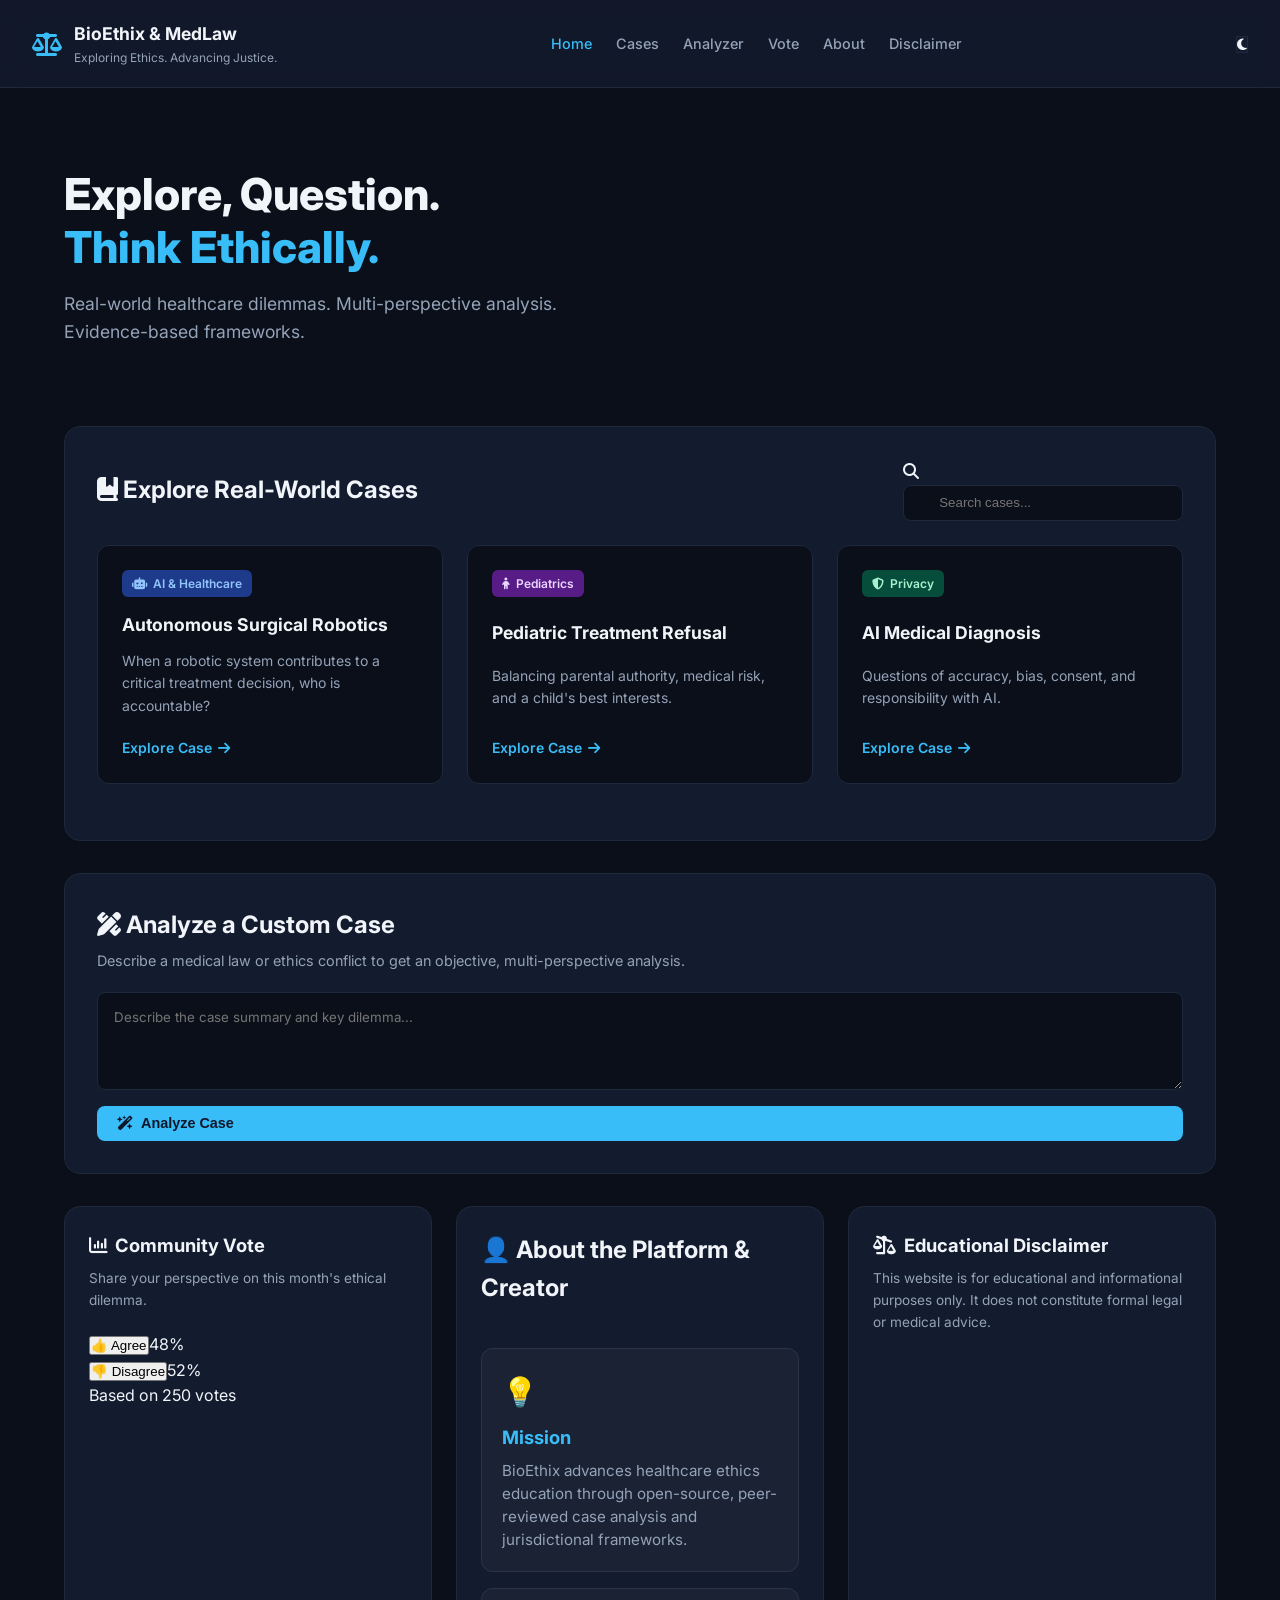
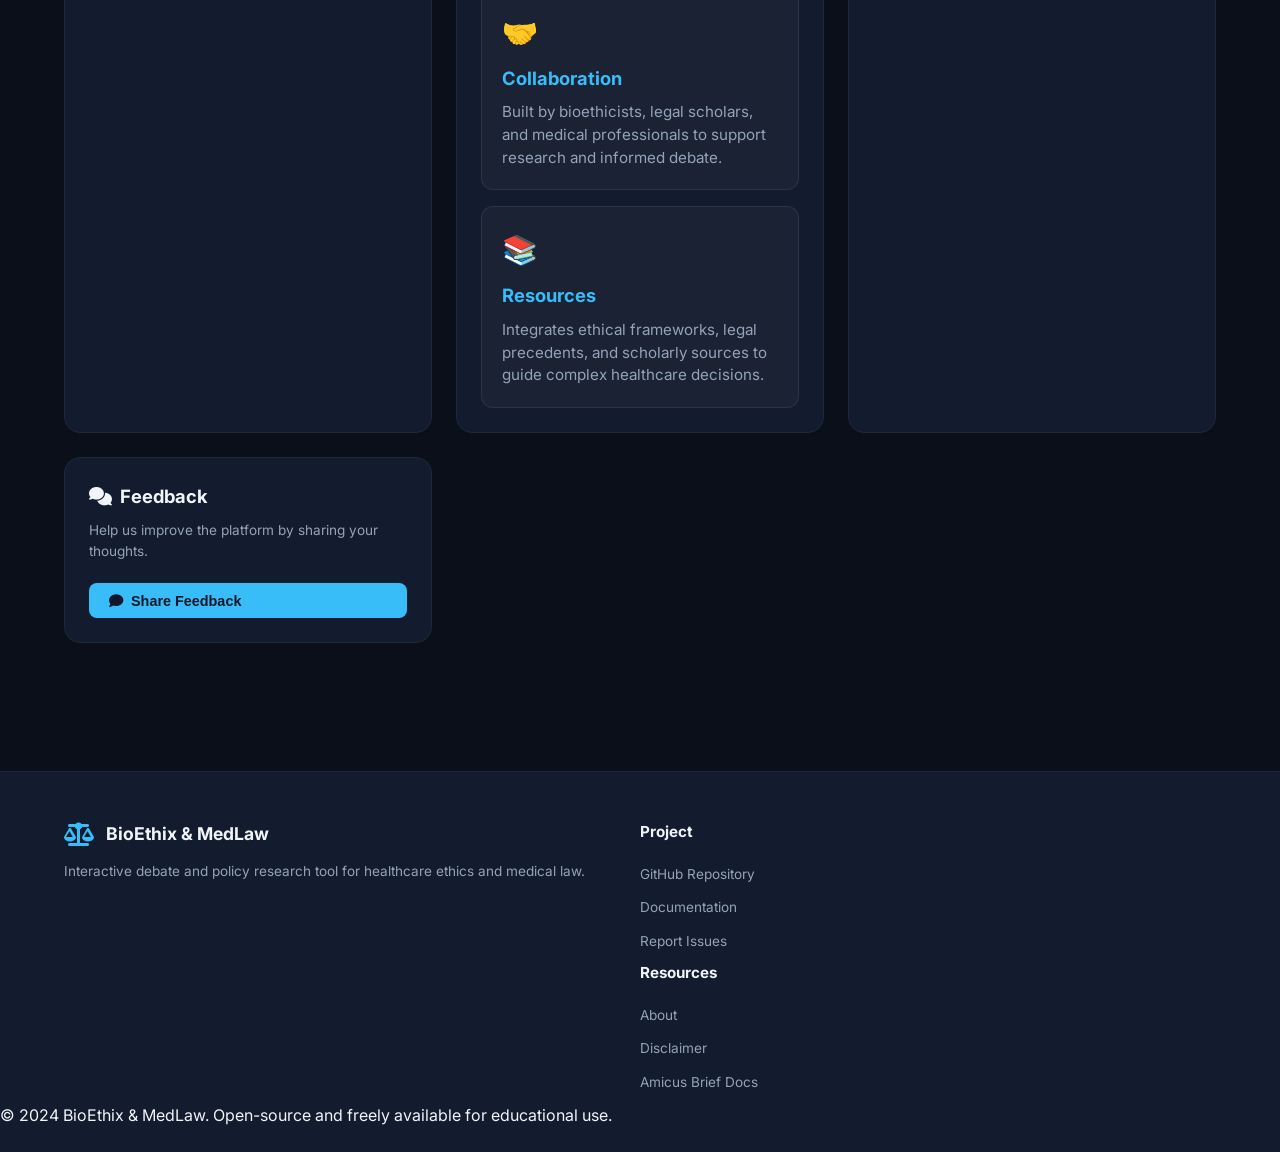
==== commit b449d72c: "Remove the Submit Evidence section and product comparison form entirely from the website" ====
--- a/index.html
+++ b/index.html
@@ -15,7 +15,7 @@
 <body class="dark-theme">
 <header class="navbar">
 <div class="nav-brand"><i class="fa-solid fa-scale-balanced brand-icon"></i><div class="brand-text"><span class="brand-title">BioEthix & MedLaw</span><span class="brand-subtitle">Exploring Ethics. Advancing Justice.</span></div></div>
-<nav class="nav-links"><a href="#home" class="active">Home</a><a href="#cases">Cases</a><a href="#analyzer">Analyzer</a><a href="#submit-evidence">Evidence</a><a href="#vote">Vote</a><a href="#about">About</a><a href="#disclaimer">Disclaimer</a></nav>
+<nav class="nav-links"><a href="#home" class="active">Home</a><a href="#cases">Cases</a><a href="#analyzer">Analyzer</a><a href="#vote">Vote</a><a href="#about">About</a><a href="#disclaimer">Disclaimer</a></nav>
 <div class="nav-actions"><button class="btn-secondary" id="theme-toggle"><i class="fa-solid fa-moon"></i></button></div>
 </header>
 <main class="container">
@@ -24,22 +24,6 @@
 <section class="section" id="cases"><div class="section-header"><h2><i class="fa-solid fa-book-bookmark"></i> Explore Real-World Cases</h2><div class="search-box"><i class="fa-solid fa-magnifying-glass"></i><input id="search-input" type="text" placeholder="Search cases..."/></div></div><div class="cards-grid"><div class="case-card"><span class="card-badge robotics-badge"><i class="fa-solid fa-robot"></i> AI & Healthcare</span><h3>Autonomous Surgical Robotics</h3><p>When a robotic system contributes to a critical treatment decision, who is accountable?</p><a href="#analyzer" class="card-link">Explore Case <i class="fa-solid fa-arrow-right"></i></a></div><div class="case-card"><span class="card-badge pediatrics-badge"><i class="fa-solid fa-child"></i> Pediatrics</span><h3>Pediatric Treatment Refusal</h3><p>Balancing parental authority, medical risk, and a child's best interests.</p><a href="#analyzer" class="card-link">Explore Case <i class="fa-solid fa-arrow-right"></i></a></div><div class="case-card"><span class="card-badge privacy-badge"><i class="fa-solid fa-shield-halved"></i> Privacy</span><h3>AI Medical Diagnosis</h3><p>Questions of accuracy, bias, consent, and responsibility with AI.</p><a href="#analyzer" class="card-link">Explore Case <i class="fa-solid fa-arrow-right"></i></a></div></div></section>
 
 <section class="section analyzer-section" id="analyzer"><h2><i class="fa-solid fa-pen-ruler"></i> Analyze a Custom Case</h2><p class="section-sub">Describe a medical law or ethics conflict to get an objective, multi-perspective analysis.</p><div class="analyzer-box"><textarea id="case-input" rows="4" placeholder="Describe the case summary and key dilemma..."></textarea><button class="btn btn-primary" id="analyze-btn"><i class="fa-solid fa-wand-magic-sparkles"></i> Analyze Case</button></div><div id="analyzer-result" class="analyzer-result hidden"></div></section>
-
-<section class="section" id="submit-evidence">
-<h2><i class="fa-solid fa-file-circle-check"></i> Submit Evidence</h2>
-<p class="section-sub">Add a product comparison to help crowdsource price transparency evidence.</p>
-<form id="evidence-form" action="https://formspree.io/f/YOUR_FORM_ID" method="POST" novalidate>
-<div class="analyzer-box">
-<label>Product / Category<input type="text" name="product" required maxlength="200" placeholder="e.g. Women's shampoo"></label>
-<div style="display:grid;grid-template-columns:1fr 1fr;gap:16px"><label>Product A price<input type="number" name="priceA" min="0" step="0.01" required placeholder="0.00"></label><label>Product B price<input type="number" name="priceB" min="0" step="0.01" required placeholder="0.00"></label></div>
-<label>Net quantity / unit<input type="text" name="quantity" required maxlength="100" placeholder="e.g. 250 ml / 1 pack"></label>
-<label>Product A details<textarea name="detailsA" rows="3" required maxlength="2000"></textarea></label>
-<label>Product B details<textarea name="detailsB" rows="3" required maxlength="2000"></textarea></label>
-<fieldset><legend>Strict equivalence checks (select at least 2)</legend><label><input type="checkbox" name="equivalence" value="net_quantity_unit"> Same net quantity / unit</label><label><input type="checkbox" name="equivalence" value="primary_ingredients_materials"> Same primary ingredients / materials</label><label><input type="checkbox" name="equivalence" value="function_performance"> Same function / performance</label><label><input type="checkbox" name="equivalence" value="pack_size"> Same pack size / count</label></fieldset>
-<input type="text" name="_gotcha" tabindex="-1" autocomplete="off" style="position:absolute;left:-9999px"><input type="hidden" name="_subject" value="Gender Pricing Evidence Submission"><button type="submit" class="btn btn-primary"> <i class="fa-solid fa-paper-plane"></i> Submit Evidence</button><p id="evidence-status" role="status" aria-live="polite"></p>
-</div></form>
-<div><h3>Local evidence log</h3><table><thead><tr><th>Product</th><th>Prices</th><th>Quantity</th><th>Checks</th></tr></thead><tbody id="evidence-table-body"></tbody></table></div>
-</section>
 
 <div class="features-grid"><div class="feature-card" id="vote"><h3><i class="fa-solid fa-chart-column"></i> Community Vote</h3><p class="feature-sub">Share your perspective on this month's ethical dilemma.</p><div class="vote-box"><div class="vote-bar"><div id="vote-fill" class="vote-fill"></div></div><div class="vote-stats"><div class="vote-option"><button class="btn-vote" id="btn-agree">👍 Agree</button><span id="pct-agree">48%</span></div><div class="vote-option"><button class="btn-vote" id="btn-disagree">👎 Disagree</button><span id="pct-disagree">52%</span></div></div><p id="total-count" class="vote-total">Based on 250 votes</p></div></div>
 
